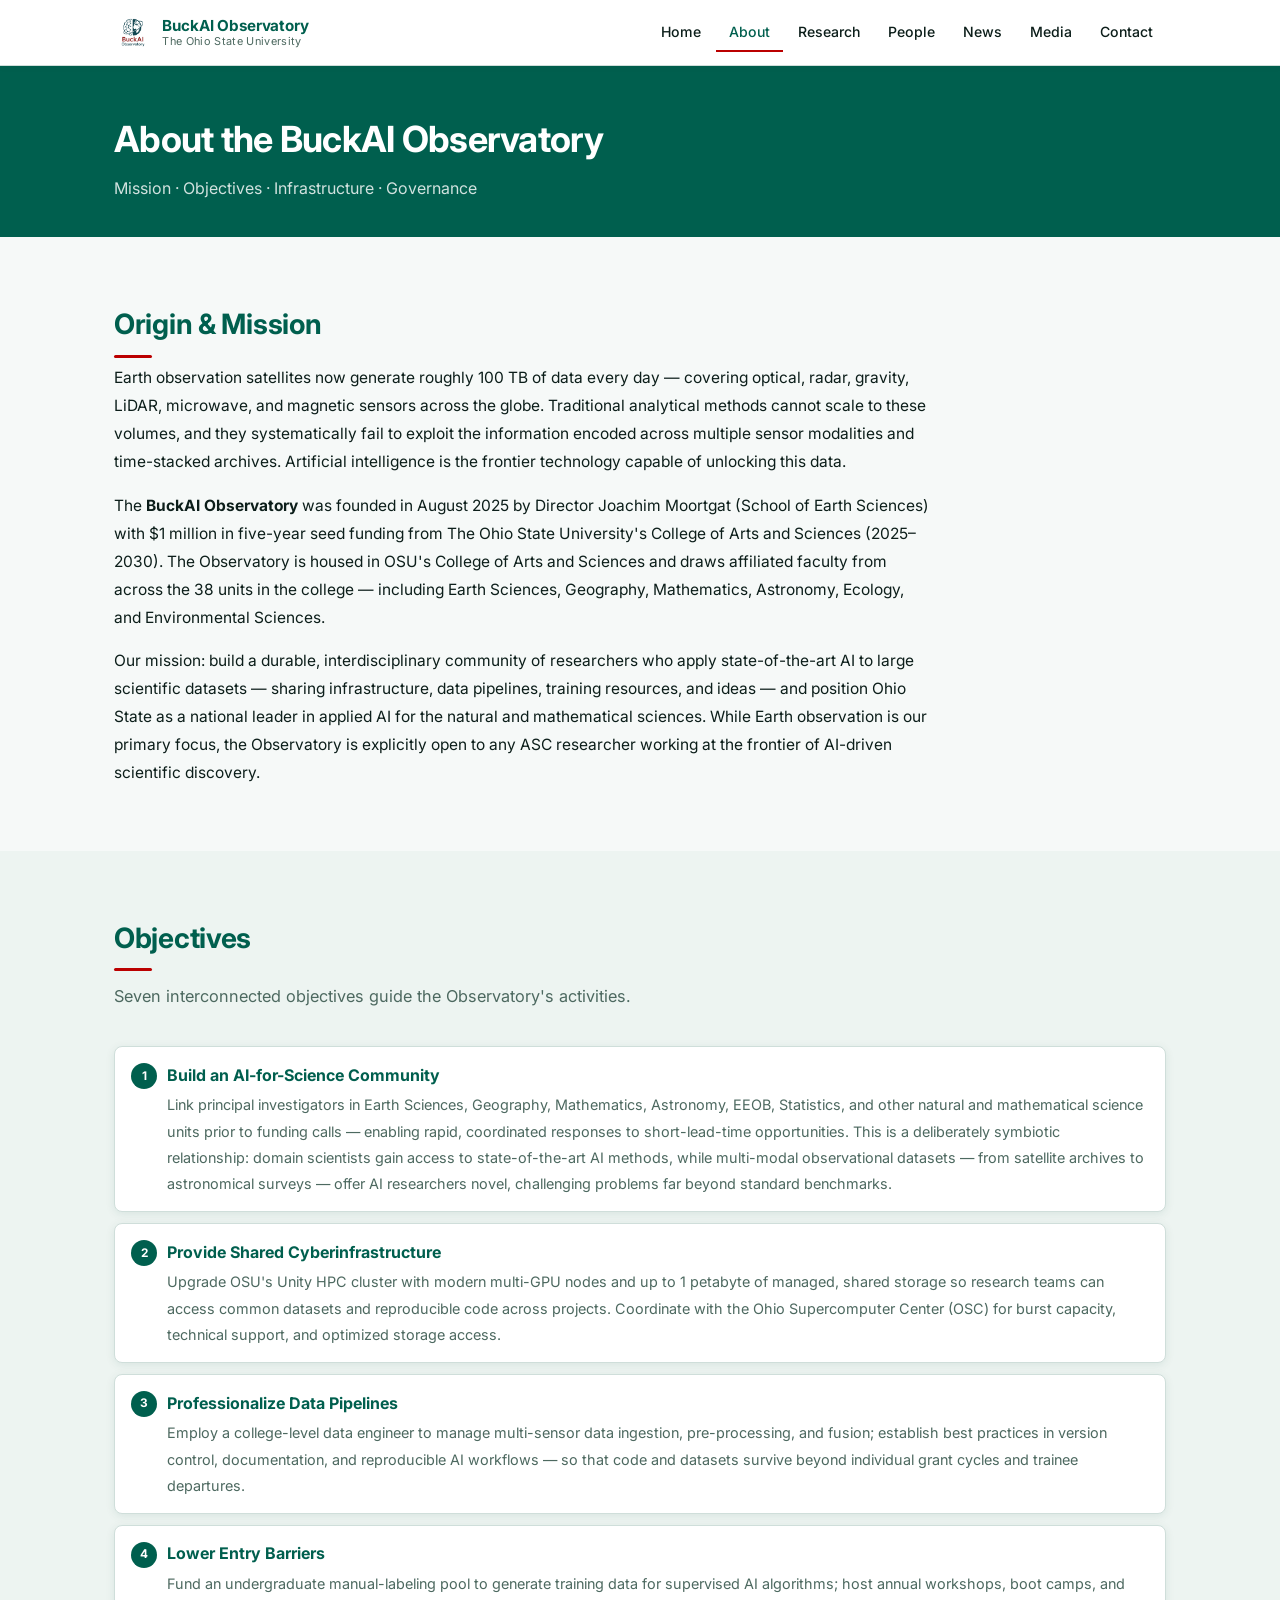
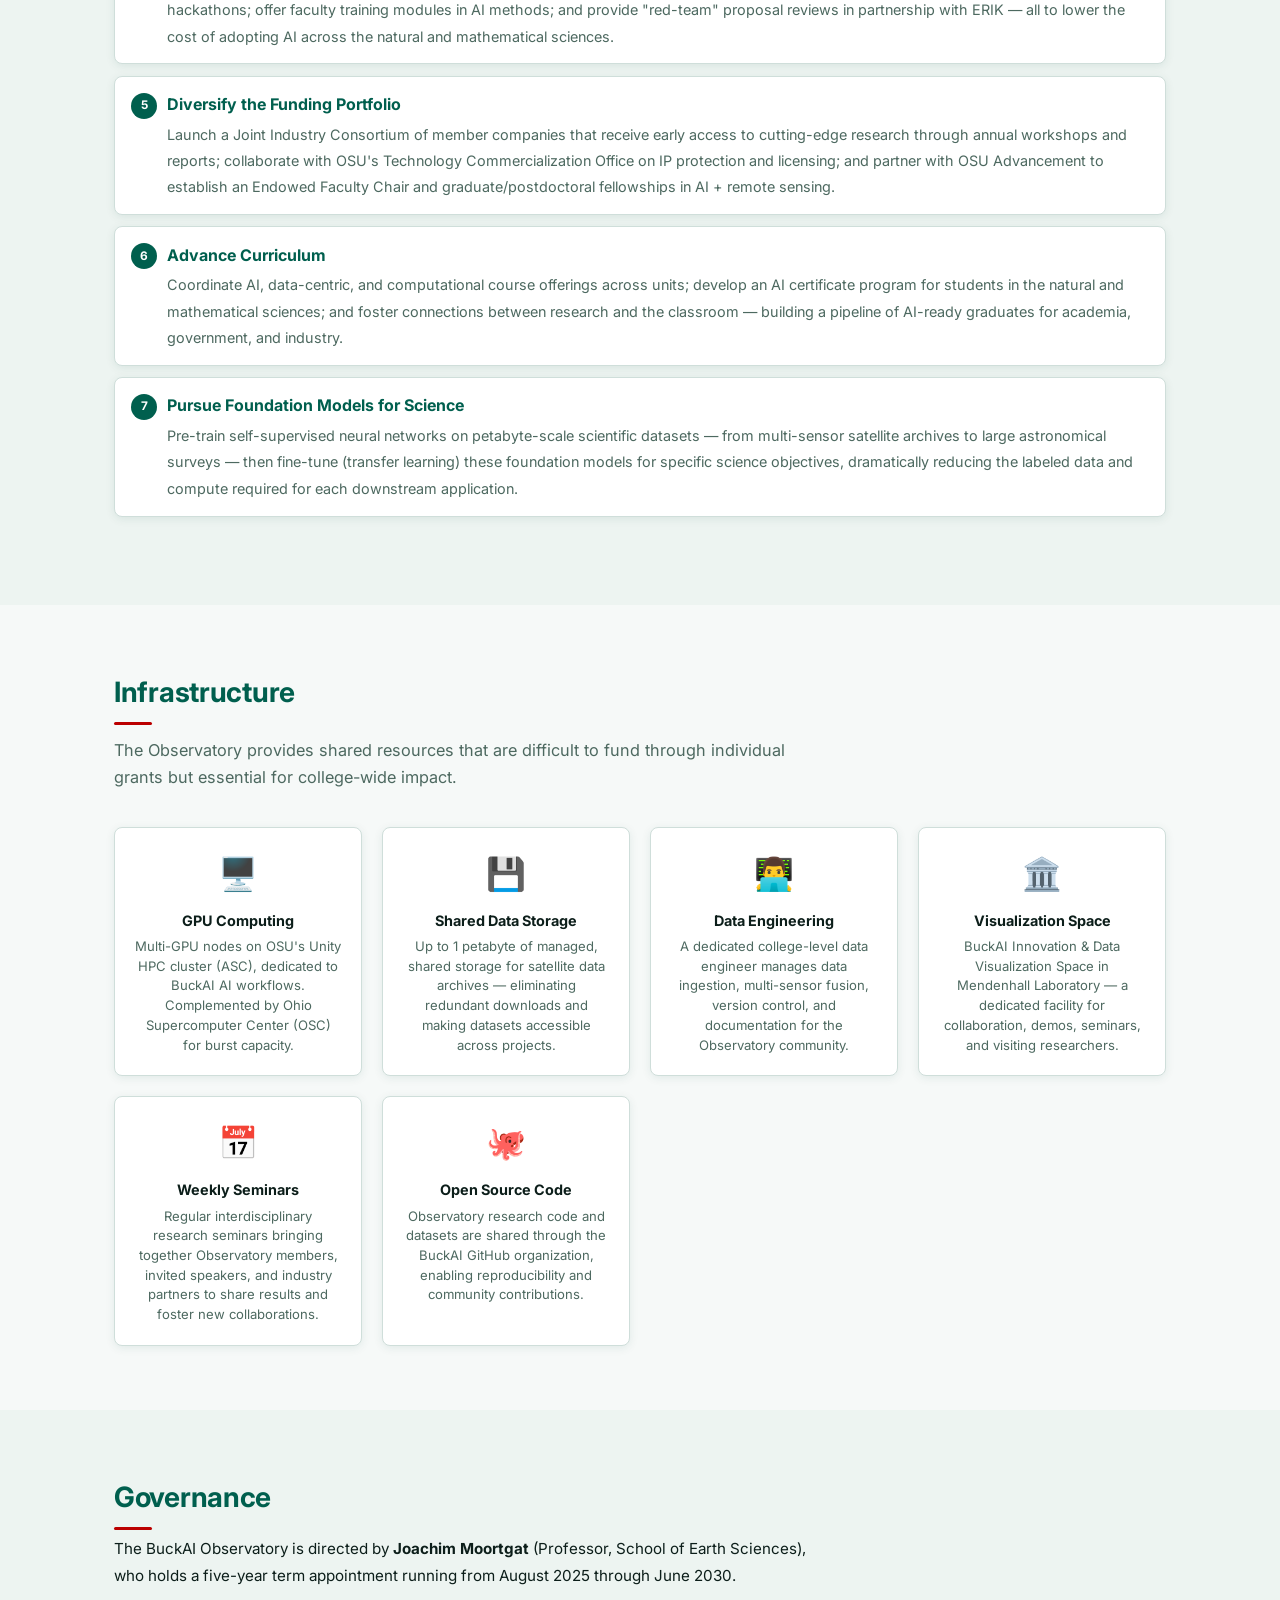
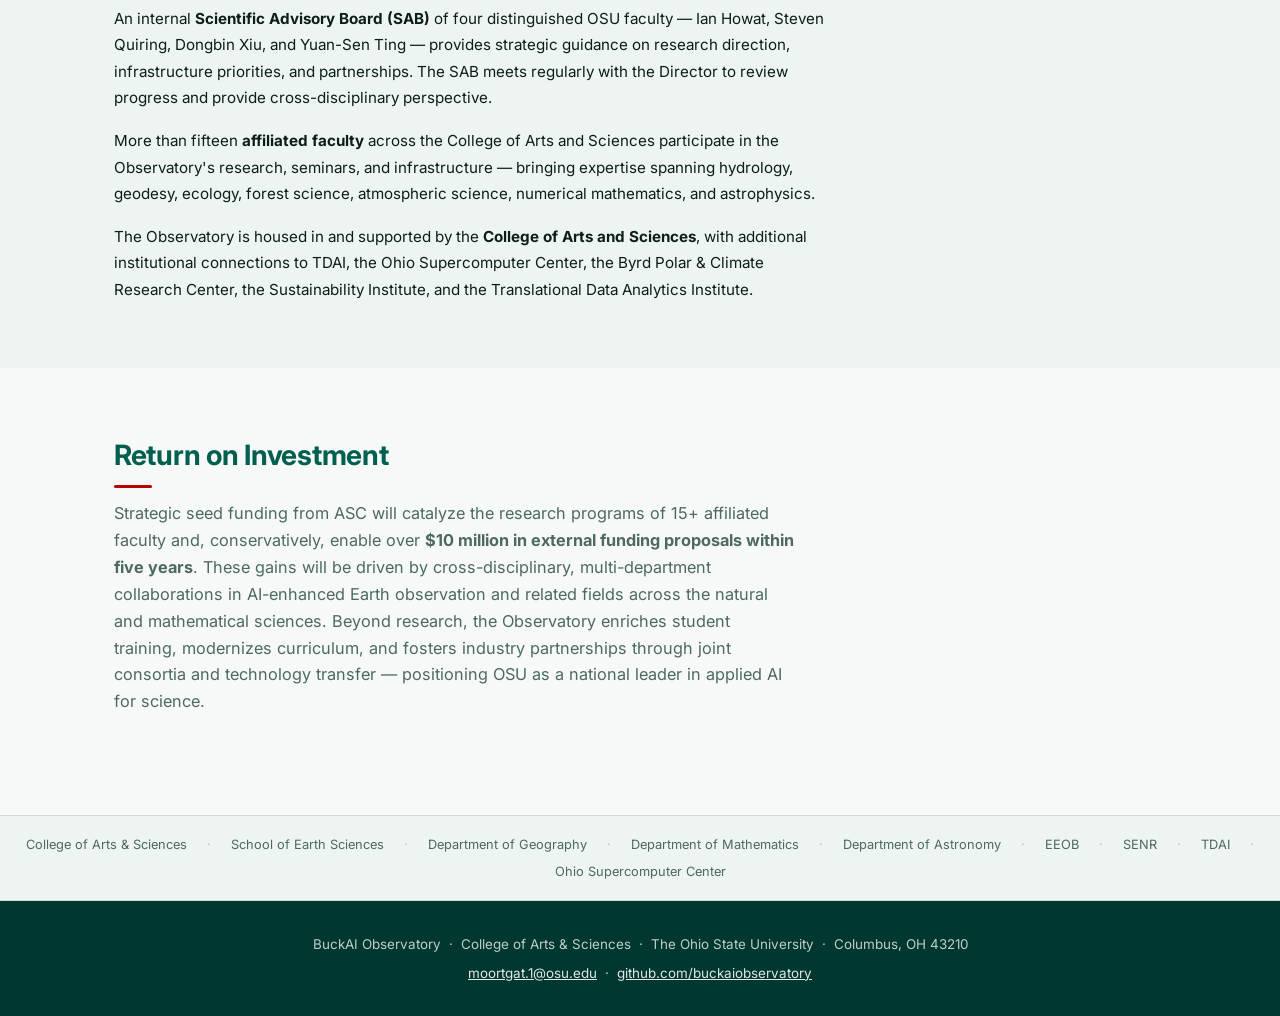
==== about.html @ 2b1a5c59 "Initial launch of BuckAI Observatory website Six-page static site: Home, About, Research (6 themes)," ====
<!DOCTYPE html>
<html lang="en">
<head>
  <meta charset="UTF-8">
  <meta name="viewport" content="width=device-width, initial-scale=1.0">
  <title>About — BuckAI Observatory</title>
  <meta name="description" content="About the BuckAI Observatory: mission, objectives, infrastructure, and governance.">
  <link rel="preconnect" href="https://fonts.googleapis.com">
  <link rel="preconnect" href="https://fonts.gstatic.com" crossorigin>
  <link href="https://fonts.googleapis.com/css2?family=Inter:wght@400;600;700&display=swap" rel="stylesheet">
  <link rel="stylesheet" href="css/style.css">
</head>
<body>

  <!-- ===== NAVIGATION ===== -->
  <nav class="nav">
    <div class="nav-inner">
      <a href="index.html" class="nav-brand">
        <img src="images/buckai_logo.png" class="nav-brand-logo" alt="BuckAI Observatory logo">
        <span class="nav-brand-text">BuckAI Observatory
          <span>The Ohio State University</span>
        </span>
      </a>
      <button class="nav-hamburger" id="navHamburger" aria-label="Toggle navigation" aria-expanded="false">
        <span></span><span></span><span></span>
      </button>
      <ul class="nav-links" id="navLinks">
        <li><a href="index.html">Home</a></li>
        <li><a href="about.html">About</a></li>
        <li><a href="research.html">Research</a></li>
        <li><a href="people.html">People</a></li>
        <li><a href="news.html">News</a></li>
        <li><a href="media.html">Media</a></li>
        <li><a href="contact.html">Contact</a></li>
      </ul>
    </div>
  </nav>

  <div class="page-wrapper">

    <div class="page-banner">
      <div class="page-banner-inner">
        <h1 class="page-banner-title">About the BuckAI Observatory</h1>
        <p class="page-banner-sub">Mission · Objectives · Infrastructure · Governance</p>
      </div>
    </div>

    <!-- ===== FOUNDING ===== -->
    <section class="section">
      <div class="container">
        <h2 class="section-title">Origin &amp; Mission</h2>
        <div style="max-width:820px; font-size:0.97rem; line-height:1.8; color:var(--text)">
          <p>
            Earth observation satellites now generate roughly 100 TB of data every day — covering optical, radar, gravity, LiDAR, microwave, and magnetic sensors across the globe. Traditional analytical methods cannot scale to these volumes, and they systematically fail to exploit the information encoded across multiple sensor modalities and time-stacked archives. Artificial intelligence is the frontier technology capable of unlocking this data.
          </p>
          <p style="margin-top:1rem">
            The <strong>BuckAI Observatory</strong> was founded in August 2025 by Director Joachim Moortgat (School of Earth Sciences) with $1 million in five-year seed funding from The Ohio State University's College of Arts and Sciences (2025–2030). The Observatory is housed in OSU's College of Arts and Sciences and draws affiliated faculty from across the 38 units in the college — including Earth Sciences, Geography, Mathematics, Astronomy, Ecology, and Environmental Sciences.
          </p>
          <p style="margin-top:1rem">
            Our mission: build a durable, interdisciplinary community of researchers who apply state-of-the-art AI to large scientific datasets — sharing infrastructure, data pipelines, training resources, and ideas — and position Ohio State as a national leader in applied AI for the natural and mathematical sciences. While Earth observation is our primary focus, the Observatory is explicitly open to any ASC researcher working at the frontier of AI-driven scientific discovery.
          </p>
        </div>
      </div>
    </section>

    <!-- ===== OBJECTIVES ===== -->
    <section class="section section-alt">
      <div class="container">
        <h2 class="section-title">Objectives</h2>
        <p class="section-lead">Seven interconnected objectives guide the Observatory's activities.</p>
        <ol class="objectives-list">
          <li>
            <span class="obj-title">Build an AI-for-Science Community</span>
            <span class="obj-body">Link principal investigators in Earth Sciences, Geography, Mathematics, Astronomy, EEOB, Statistics, and other natural and mathematical science units prior to funding calls — enabling rapid, coordinated responses to short-lead-time opportunities. This is a deliberately symbiotic relationship: domain scientists gain access to state-of-the-art AI methods, while multi-modal observational datasets — from satellite archives to astronomical surveys — offer AI researchers novel, challenging problems far beyond standard benchmarks.</span>
          </li>
          <li>
            <span class="obj-title">Provide Shared Cyberinfrastructure</span>
            <span class="obj-body">Upgrade OSU's Unity HPC cluster with modern multi-GPU nodes and up to 1 petabyte of managed, shared storage so research teams can access common datasets and reproducible code across projects. Coordinate with the Ohio Supercomputer Center (OSC) for burst capacity, technical support, and optimized storage access.</span>
          </li>
          <li>
            <span class="obj-title">Professionalize Data Pipelines</span>
            <span class="obj-body">Employ a college-level data engineer to manage multi-sensor data ingestion, pre-processing, and fusion; establish best practices in version control, documentation, and reproducible AI workflows — so that code and datasets survive beyond individual grant cycles and trainee departures.</span>
          </li>
          <li>
            <span class="obj-title">Lower Entry Barriers</span>
            <span class="obj-body">Fund an undergraduate manual-labeling pool to generate training data for supervised AI algorithms; host annual workshops, boot camps, and hackathons; offer faculty training modules in AI methods; and provide "red-team" proposal reviews in partnership with ERIK — all to lower the cost of adopting AI across the natural and mathematical sciences.</span>
          </li>
          <li>
            <span class="obj-title">Diversify the Funding Portfolio</span>
            <span class="obj-body">Launch a Joint Industry Consortium of member companies that receive early access to cutting-edge research through annual workshops and reports; collaborate with OSU's Technology Commercialization Office on IP protection and licensing; and partner with OSU Advancement to establish an Endowed Faculty Chair and graduate/postdoctoral fellowships in AI + remote sensing.</span>
          </li>
          <li>
            <span class="obj-title">Advance Curriculum</span>
            <span class="obj-body">Coordinate AI, data-centric, and computational course offerings across units; develop an AI certificate program for students in the natural and mathematical sciences; and foster connections between research and the classroom — building a pipeline of AI-ready graduates for academia, government, and industry.</span>
          </li>
          <li>
            <span class="obj-title">Pursue Foundation Models for Science</span>
            <span class="obj-body">Pre-train self-supervised neural networks on petabyte-scale scientific datasets — from multi-sensor satellite archives to large astronomical surveys — then fine-tune (transfer learning) these foundation models for specific science objectives, dramatically reducing the labeled data and compute required for each downstream application.</span>
          </li>
        </ol>
      </div>
    </section>

    <!-- ===== INFRASTRUCTURE ===== -->
    <section class="section">
      <div class="container">
        <h2 class="section-title">Infrastructure</h2>
        <p class="section-lead">The Observatory provides shared resources that are difficult to fund through individual grants but essential for college-wide impact.</p>
        <div class="infra-grid">
          <div class="infra-card">
            <div class="infra-icon">🖥️</div>
            <div class="infra-title">GPU Computing</div>
            <div class="infra-body">Multi-GPU nodes on OSU's Unity HPC cluster (ASC), dedicated to BuckAI AI workflows. Complemented by Ohio Supercomputer Center (OSC) for burst capacity.</div>
          </div>
          <div class="infra-card">
            <div class="infra-icon">💾</div>
            <div class="infra-title">Shared Data Storage</div>
            <div class="infra-body">Up to 1 petabyte of managed, shared storage for satellite data archives — eliminating redundant downloads and making datasets accessible across projects.</div>
          </div>
          <div class="infra-card">
            <div class="infra-icon">👨‍💻</div>
            <div class="infra-title">Data Engineering</div>
            <div class="infra-body">A dedicated college-level data engineer manages data ingestion, multi-sensor fusion, version control, and documentation for the Observatory community.</div>
          </div>
          <div class="infra-card">
            <div class="infra-icon">🏛️</div>
            <div class="infra-title">Visualization Space</div>
            <div class="infra-body">BuckAI Innovation &amp; Data Visualization Space in Mendenhall Laboratory — a dedicated facility for collaboration, demos, seminars, and visiting researchers.</div>
          </div>
          <div class="infra-card">
            <div class="infra-icon">📅</div>
            <div class="infra-title">Weekly Seminars</div>
            <div class="infra-body">Regular interdisciplinary research seminars bringing together Observatory members, invited speakers, and industry partners to share results and foster new collaborations.</div>
          </div>
          <div class="infra-card">
            <div class="infra-icon">🐙</div>
            <div class="infra-title">Open Source Code</div>
            <div class="infra-body">Observatory research code and datasets are shared through the BuckAI GitHub organization, enabling reproducibility and community contributions.</div>
          </div>
        </div>
      </div>
    </section>

    <!-- ===== GOVERNANCE ===== -->
    <section class="section section-alt">
      <div class="container">
        <h2 class="section-title">Governance</h2>
        <div style="max-width:720px; font-size:0.95rem; line-height:1.75; color:var(--text)">
          <p>
            The BuckAI Observatory is directed by <strong>Joachim Moortgat</strong> (Professor, School of Earth Sciences), who holds a five-year term appointment running from August 2025 through June 2030.
          </p>
          <p style="margin-top:1rem">
            An internal <strong>Scientific Advisory Board (SAB)</strong> of four distinguished OSU faculty — Ian Howat, Steven Quiring, Dongbin Xiu, and Yuan-Sen Ting — provides strategic guidance on research direction, infrastructure priorities, and partnerships. The SAB meets regularly with the Director to review progress and provide cross-disciplinary perspective.
          </p>
          <p style="margin-top:1rem">
            More than fifteen <strong>affiliated faculty</strong> across the College of Arts and Sciences participate in the Observatory's research, seminars, and infrastructure — bringing expertise spanning hydrology, geodesy, ecology, forest science, atmospheric science, numerical mathematics, and astrophysics.
          </p>
          <p style="margin-top:1rem">
            The Observatory is housed in and supported by the <strong>College of Arts and Sciences</strong>, with additional institutional connections to TDAI, the Ohio Supercomputer Center, the Byrd Polar &amp; Climate Research Center, the Sustainability Institute, and the Translational Data Analytics Institute.
          </p>
        </div>
      </div>
    </section>

    <!-- ===== ROI ===== -->
    <section class="section">
      <div class="container">
        <h2 class="section-title">Return on Investment</h2>
        <p class="section-lead">
          Strategic seed funding from ASC will catalyze the research programs of 15+ affiliated faculty and, conservatively, enable over <strong>$10 million in external funding proposals within five years</strong>. These gains will be driven by cross-disciplinary, multi-department collaborations in AI-enhanced Earth observation and related fields across the natural and mathematical sciences. Beyond research, the Observatory enriches student training, modernizes curriculum, and fosters industry partnerships through joint consortia and technology transfer — positioning OSU as a national leader in applied AI for science.
        </p>
      </div>
    </section>

    <!-- ===== AFFILIATIONS ===== -->
    <div class="affil-strip">
      <div class="affil-strip-inner">
        <span>College of Arts &amp; Sciences</span>
        <span class="sep">·</span>
        <span>School of Earth Sciences</span>
        <span class="sep">·</span>
        <span>Department of Geography</span>
        <span class="sep">·</span>
        <span>Department of Mathematics</span>
        <span class="sep">·</span>
        <span>Department of Astronomy</span>
        <span class="sep">·</span>
        <span>EEOB</span>
        <span class="sep">·</span>
        <span>SENR</span>
        <span class="sep">·</span>
        <span>TDAI</span>
        <span class="sep">·</span>
        <span>Ohio Supercomputer Center</span>
      </div>
    </div>

  </div><!-- end page-wrapper -->

  <footer>
    <div class="container">
      <p>BuckAI Observatory &nbsp;·&nbsp; College of Arts &amp; Sciences &nbsp;·&nbsp; The Ohio State University &nbsp;·&nbsp; Columbus, OH 43210</p>
      <p><a href="mailto:moortgat.1@osu.edu">moortgat.1@osu.edu</a> &nbsp;·&nbsp; <a href="https://github.com/buckaiobservatory" target="_blank" rel="noopener">github.com/buckaiobservatory</a></p>
    </div>
  </footer>

  <script src="js/main.js"></script>
</body>
</html>
---- css/style.css ----
/* ===== BuckAI Observatory — style.css ===== */

/* ---- RESET ---- */
*, *::before, *::after { box-sizing: border-box; margin: 0; padding: 0; }
html { scroll-behavior: smooth; }
body {
  font-family: 'Inter', system-ui, -apple-system, sans-serif;
  font-size: 1rem;
  line-height: 1.65;
  background: var(--bg);
  color: var(--text);
}
img { max-width: 100%; display: block; }
a { color: var(--teal); text-decoration: none; }
a:hover { text-decoration: underline; }
ul { list-style: none; }

/* ---- DESIGN TOKENS ---- */
:root {
  --bg: #f6f9f8;
  --surface: #ffffff;
  --surface2: #edf4f1;
  --border: #cfdeda;
  --text: #0c1e1a;
  --muted: #4d6960;
  --teal: #005f4e;
  --teal-hover: #00735f;
  --teal-light: #dff0eb;
  --teal-dark: #00382f;
  --scarlet: #bb0000;
  --scarlet-light: #fef2f2;
  --nav-height: 66px;
  --max-width: 1100px;
  --radius: 8px;
  --shadow: 0 2px 10px rgba(0,80,64,0.09);
  --shadow-hover: 0 6px 24px rgba(0,80,64,0.16);
}

/* ---- LAYOUT ---- */
.container {
  max-width: var(--max-width);
  margin: 0 auto;
  padding: 0 1.5rem;
}
.page-wrapper {
  min-height: calc(100vh - var(--nav-height));
  padding-top: var(--nav-height);
}

/* ---- NAVIGATION ---- */
.nav {
  position: fixed;
  top: 0; left: 0; right: 0;
  z-index: 100;
  height: var(--nav-height);
  background: #fff;
  border-bottom: 1px solid var(--border);
  box-shadow: 0 1px 6px rgba(0,80,64,0.07);
}
.nav-inner {
  max-width: var(--max-width);
  margin: 0 auto;
  padding: 0 1.5rem;
  height: 100%;
  display: flex;
  align-items: center;
  justify-content: space-between;
  gap: 1.5rem;
}
.nav-brand {
  display: flex;
  align-items: center;
  gap: 0.65rem;
  text-decoration: none;
  flex-shrink: 0;
}
.nav-brand:hover { text-decoration: none; }
.nav-brand-logo { height: 38px; width: auto; }
.nav-brand-text {
  font-size: 0.95rem;
  font-weight: 700;
  color: var(--teal);
  letter-spacing: -0.01em;
  line-height: 1.25;
}
.nav-brand-text span {
  display: block;
  font-size: 0.68rem;
  font-weight: 400;
  color: var(--muted);
  letter-spacing: 0.03em;
}
.nav-links {
  display: flex;
  align-items: center;
  gap: 0.15rem;
}
.nav-links li a {
  display: block;
  padding: 0.4rem 0.8rem;
  font-size: 0.88rem;
  font-weight: 500;
  color: var(--text);
  text-decoration: none;
  border-radius: var(--radius);
  border-bottom: 2px solid transparent;
  transition: background 0.15s, color 0.15s;
}
.nav-links li a:hover {
  background: var(--teal-light);
  color: var(--teal);
  text-decoration: none;
}
.nav-links li a.active {
  color: var(--teal);
  border-radius: 0;
  border-bottom-color: var(--scarlet);
}
.nav-hamburger {
  display: none;
  flex-direction: column;
  gap: 5px;
  background: none;
  border: none;
  cursor: pointer;
  padding: 6px;
}
.nav-hamburger span {
  display: block;
  width: 22px;
  height: 2px;
  background: var(--teal);
}

/* ---- HERO (index.html) ---- */
.hero {
  background: linear-gradient(140deg, var(--teal-dark) 0%, var(--teal) 55%, #007a65 100%);
  color: #fff;
  padding: 5rem 0 5rem;
  text-align: center;
  position: relative;
  overflow: hidden;
}
.hero::after {
  content: '';
  position: absolute;
  bottom: -1px; left: 0; right: 0;
  height: 48px;
  background: var(--bg);
  clip-path: ellipse(60% 100% at 50% 100%);
}
.hero-logo {
  height: 120px;
  width: auto;
  margin: 0 auto 1.5rem;
  filter: brightness(0) invert(1);
}
.hero-title {
  font-size: clamp(2rem, 5vw, 3rem);
  font-weight: 700;
  letter-spacing: -0.02em;
  line-height: 1.15;
  margin-bottom: 0.6rem;
}
.hero-subtitle {
  font-size: 1.1rem;
  opacity: 0.85;
  max-width: 580px;
  margin: 0 auto 2.25rem;
}
.hero-stats {
  display: flex;
  justify-content: center;
  align-items: center;
  flex-wrap: wrap;
  gap: 0.5rem 2rem;
  margin-bottom: 2.5rem;
}
.hero-stat { text-align: center; }
.hero-stat-value {
  font-size: 1.8rem;
  font-weight: 700;
  line-height: 1;
  color: #fff;
}
.hero-stat-label {
  font-size: 0.74rem;
  opacity: 0.72;
  margin-top: 0.2rem;
  text-transform: uppercase;
  letter-spacing: 0.05em;
}
.hero-divider {
  width: 1px;
  height: 36px;
  background: rgba(255,255,255,0.3);
  align-self: center;
}
.hero-buttons {
  display: flex;
  justify-content: center;
  flex-wrap: wrap;
  gap: 0.75rem;
}

/* ---- PAGE BANNER (inner pages) ---- */
.page-banner {
  background: var(--teal);
  color: #fff;
  padding: 2.75rem 0 2.25rem;
}
.page-banner-inner {
  max-width: var(--max-width);
  margin: 0 auto;
  padding: 0 1.5rem;
}
.page-banner-title {
  font-size: clamp(1.6rem, 4vw, 2.25rem);
  font-weight: 700;
  letter-spacing: -0.02em;
  margin-bottom: 0.35rem;
}
.page-banner-sub {
  font-size: 1rem;
  opacity: 0.82;
}

/* ---- BUTTONS ---- */
.btn {
  display: inline-block;
  padding: 0.6rem 1.4rem;
  border-radius: var(--radius);
  font-size: 0.9rem;
  font-weight: 600;
  cursor: pointer;
  text-decoration: none;
  transition: background 0.15s, transform 0.1s, box-shadow 0.15s;
}
.btn:hover { transform: translateY(-1px); text-decoration: none; }
.btn-white { background: #fff; color: var(--teal); }
.btn-white:hover { background: var(--teal-light); }
.btn-ghost {
  background: rgba(255,255,255,0.15);
  color: #fff;
  border: 1px solid rgba(255,255,255,0.4);
}
.btn-ghost:hover { background: rgba(255,255,255,0.28); }
.btn-teal { background: var(--teal); color: #fff; }
.btn-teal:hover { background: var(--teal-hover); }
.btn-outline {
  background: transparent;
  color: var(--teal);
  border: 1.5px solid var(--teal);
}
.btn-outline:hover { background: var(--teal-light); }

/* ---- SECTIONS ---- */
.section { padding: 4rem 0; }
.section-alt { background: var(--surface2); }
.section-title {
  font-size: clamp(1.35rem, 3vw, 1.75rem);
  font-weight: 700;
  color: var(--teal);
  margin-bottom: 0.4rem;
  letter-spacing: -0.01em;
}
.section-title::after {
  content: '';
  display: block;
  width: 38px;
  height: 3px;
  background: var(--scarlet);
  margin-top: 0.45rem;
  border-radius: 2px;
}
.section-lead {
  font-size: 1.02rem;
  color: var(--muted);
  max-width: 680px;
  margin-bottom: 2.25rem;
  margin-top: 0.75rem;
}

/* ---- FEATURE CARDS (index homepage) ---- */
.feature-grid {
  display: grid;
  grid-template-columns: repeat(auto-fit, minmax(280px, 1fr));
  gap: 1.5rem;
  margin-top: 2rem;
}
.feature-card {
  background: var(--surface);
  border: 1px solid var(--border);
  border-left: 3px solid var(--teal);
  border-radius: var(--radius);
  padding: 1.75rem;
  box-shadow: var(--shadow);
  transition: box-shadow 0.2s, transform 0.2s, border-left-color 0.2s;
}
.feature-card:hover {
  box-shadow: var(--shadow-hover);
  transform: translateY(-2px);
  border-left-color: var(--scarlet);
}
.feature-icon { font-size: 2rem; margin-bottom: 0.75rem; }
.feature-title {
  font-size: 1.05rem;
  font-weight: 700;
  color: var(--teal);
  margin-bottom: 0.5rem;
}
.feature-body { font-size: 0.9rem; color: var(--muted); line-height: 1.6; }

/* ---- RESEARCH THEME CARDS ---- */
.theme-grid {
  display: grid;
  grid-template-columns: repeat(auto-fit, minmax(310px, 1fr));
  gap: 1.75rem;
  margin-top: 2rem;
}
.theme-card {
  background: var(--surface);
  border: 1px solid var(--border);
  border-radius: var(--radius);
  padding: 1.75rem;
  box-shadow: var(--shadow);
  transition: box-shadow 0.2s, transform 0.2s;
}
.theme-card:hover { box-shadow: var(--shadow-hover); transform: translateY(-2px); }
.theme-badge {
  display: inline-flex;
  align-items: center;
  gap: 0.5rem;
  margin-bottom: 0.9rem;
}
.theme-number {
  display: inline-flex;
  align-items: center;
  justify-content: center;
  width: 30px;
  height: 30px;
  background: var(--teal-light);
  color: var(--teal);
  border-radius: 50%;
  font-size: 0.8rem;
  font-weight: 700;
}
.theme-icon { font-size: 1.5rem; }
.theme-title {
  font-size: 1.08rem;
  font-weight: 700;
  color: var(--text);
  margin-bottom: 0.6rem;
}
.theme-body {
  font-size: 0.9rem;
  color: var(--muted);
  line-height: 1.65;
  margin-bottom: 1rem;
}
.theme-projects {
  font-size: 0.85rem;
  color: var(--muted);
  padding-left: 1rem;
}
.theme-projects li { margin-bottom: 0.3rem; list-style: disc; }
.theme-people {
  margin-top: 0.9rem;
  padding-top: 0.75rem;
  border-top: 1px solid var(--border);
  font-size: 0.8rem;
  color: var(--muted);
}
.theme-people strong { color: var(--text); }
.tag {
  display: inline-block;
  padding: 0.18rem 0.55rem;
  background: var(--teal-light);
  color: var(--teal);
  border-radius: 20px;
  font-size: 0.73rem;
  font-weight: 600;
  margin: 0.2rem 0.15rem 0 0;
}
.tag-scarlet { background: var(--scarlet-light); color: var(--scarlet); }

/* ---- PEOPLE — DIRECTOR ---- */
.director-card {
  display: grid;
  grid-template-columns: 180px 1fr;
  gap: 2rem;
  align-items: start;
  background: var(--surface);
  border: 1px solid var(--border);
  border-radius: var(--radius);
  padding: 2rem;
  box-shadow: var(--shadow);
  margin-bottom: 3rem;
}
.director-photo {
  width: 180px;
  height: 180px;
  border-radius: 50%;
  object-fit: cover;
  border: 3px solid var(--teal-light);
}
.director-name {
  font-size: 1.4rem;
  font-weight: 700;
  color: var(--text);
  margin-bottom: 0.2rem;
}
.director-title { font-size: 1rem; color: var(--teal); font-weight: 600; margin-bottom: 0.1rem; }
.director-dept { font-size: 0.88rem; color: var(--muted); margin-bottom: 1rem; }
.director-bio { font-size: 0.93rem; line-height: 1.7; color: var(--text); margin-bottom: 1rem; }
.person-links {
  display: flex;
  gap: 0.6rem;
  flex-wrap: wrap;
  margin-top: 0.5rem;
}
.person-links a {
  font-size: 0.8rem;
  color: var(--teal);
  border: 1px solid var(--border);
  padding: 0.22rem 0.65rem;
  border-radius: 20px;
  text-decoration: none;
  transition: background 0.15s, border-color 0.15s;
}
.person-links a:hover { background: var(--teal-light); border-color: var(--teal); text-decoration: none; }

/* ---- PEOPLE — SAB ---- */
.sab-grid {
  display: grid;
  grid-template-columns: repeat(auto-fit, minmax(235px, 1fr));
  gap: 1.5rem;
  margin-bottom: 3rem;
}
.sab-card {
  background: var(--surface);
  border: 1px solid var(--border);
  border-radius: var(--radius);
  padding: 1.5rem;
  box-shadow: var(--shadow);
  text-align: center;
  transition: box-shadow 0.2s, transform 0.2s;
}
.sab-card:hover { box-shadow: var(--shadow-hover); transform: translateY(-2px); }
.sab-photo {
  width: 110px;
  height: 110px;
  border-radius: 50%;
  object-fit: cover;
  margin: 0 auto 1rem;
  border: 2.5px solid var(--teal-light);
  background: var(--surface2);
}
.sab-name { font-size: 1rem; font-weight: 700; color: var(--text); margin-bottom: 0.15rem; }
.sab-title { font-size: 0.8rem; color: var(--teal); font-weight: 600; margin-bottom: 0.1rem; }
.sab-dept { font-size: 0.78rem; color: var(--muted); margin-bottom: 0.75rem; }
.sab-bio { font-size: 0.8rem; color: var(--muted); line-height: 1.55; text-align: left; }
.sab-links { margin-top: 0.75rem; display: flex; justify-content: center; gap: 0.5rem; flex-wrap: wrap; }
.sab-links a {
  font-size: 0.75rem;
  color: var(--teal);
  border: 1px solid var(--border);
  padding: 0.18rem 0.55rem;
  border-radius: 20px;
  text-decoration: none;
}
.sab-links a:hover { background: var(--teal-light); border-color: var(--teal); text-decoration: none; }

/* ---- PEOPLE — AFFILIATED ---- */
.people-dept-header {
  font-size: 0.75rem;
  font-weight: 700;
  color: var(--muted);
  text-transform: uppercase;
  letter-spacing: 0.08em;
  padding: 0.25rem 0;
  margin: 2.25rem 0 1rem;
  border-bottom: 1px solid var(--border);
}
.affil-grid {
  display: grid;
  grid-template-columns: repeat(auto-fill, minmax(210px, 1fr));
  gap: 1.25rem;
}
.affil-card {
  background: var(--surface);
  border: 1px solid var(--border);
  border-radius: var(--radius);
  padding: 1.1rem;
  box-shadow: var(--shadow);
  display: flex;
  align-items: flex-start;
  gap: 0.85rem;
  transition: box-shadow 0.2s, transform 0.15s;
}
.affil-card:hover { box-shadow: var(--shadow-hover); transform: translateY(-2px); }
.affil-photo {
  width: 58px;
  height: 58px;
  border-radius: 50%;
  object-fit: cover;
  flex-shrink: 0;
  border: 2px solid var(--teal-light);
  background: var(--surface2);
}
.affil-info { flex: 1; min-width: 0; }
.affil-name { font-size: 0.88rem; font-weight: 700; color: var(--text); margin-bottom: 0.08rem; }
.affil-title { font-size: 0.74rem; color: var(--teal); font-weight: 600; margin-bottom: 0.04rem; }
.affil-dept { font-size: 0.72rem; color: var(--muted); margin-bottom: 0.4rem; }
.affil-research { font-size: 0.74rem; color: var(--muted); line-height: 1.4; }
.affil-link { font-size: 0.72rem; color: var(--teal); display: inline-block; margin-top: 0.3rem; }
.affil-link:hover { text-decoration: underline; }

/* Photo placeholder (shown when img fails to load) */
.photo-init {
  display: flex;
  align-items: center;
  justify-content: center;
  background: var(--teal-light);
  color: var(--teal);
  font-weight: 700;
  border-radius: 50%;
  flex-shrink: 0;
  border: 2px solid var(--teal-light);
}

/* ---- NEWS ---- */
.news-grid {
  display: grid;
  grid-template-columns: repeat(auto-fill, minmax(300px, 1fr));
  gap: 1.5rem;
  margin-top: 2rem;
}
.news-card {
  background: var(--surface);
  border: 1px solid var(--border);
  border-radius: var(--radius);
  padding: 1.5rem;
  box-shadow: var(--shadow);
  transition: box-shadow 0.2s, transform 0.2s;
}
.news-card:hover { box-shadow: var(--shadow-hover); transform: translateY(-2px); }
.news-meta {
  display: flex;
  align-items: center;
  gap: 0.5rem;
  margin-bottom: 0.65rem;
}
.news-date { font-size: 0.78rem; color: var(--muted); font-weight: 500; }
.news-category {
  font-size: 0.7rem;
  font-weight: 700;
  text-transform: uppercase;
  letter-spacing: 0.04em;
  padding: 0.13rem 0.5rem;
  border-radius: 12px;
  background: var(--teal-light);
  color: var(--teal);
}
.news-category.cat-paper { background: var(--scarlet-light); color: var(--scarlet); }
.news-category.cat-funding { background: #fff8e6; color: #7a5800; }
.news-headline {
  font-size: 0.97rem;
  font-weight: 700;
  color: var(--text);
  margin-bottom: 0.45rem;
  line-height: 1.4;
}
.news-body { font-size: 0.86rem; color: var(--muted); line-height: 1.6; }
.news-link {
  display: inline-block;
  margin-top: 0.65rem;
  font-size: 0.83rem;
  color: var(--teal);
  font-weight: 600;
}
/* Full news list */
.news-list-full { display: flex; flex-direction: column; gap: 0; margin-top: 2rem; }
.news-row {
  display: grid;
  grid-template-columns: 90px 1fr;
  gap: 1.5rem;
  align-items: start;
  padding: 1.25rem 0;
  border-bottom: 1px solid var(--border);
}
.news-row:last-child { border-bottom: none; }
.news-row-date { font-size: 0.85rem; color: var(--scarlet); font-weight: 700; padding-top: 0.15rem; }
.news-row-headline { font-size: 0.97rem; font-weight: 700; color: var(--text); margin-bottom: 0.3rem; }
.news-row-body { font-size: 0.86rem; color: var(--muted); line-height: 1.6; }

/* ---- OBJECTIVES LIST (about.html) ---- */
.objectives-list { counter-reset: obj; list-style: none; margin: 1.5rem 0; }
.objectives-list li {
  counter-increment: obj;
  padding: 0.9rem 1.25rem 0.9rem 3.25rem;
  background: var(--surface);
  border: 1px solid var(--border);
  border-radius: var(--radius);
  margin-bottom: 0.7rem;
  position: relative;
  box-shadow: var(--shadow);
}
.objectives-list li::before {
  content: counter(obj);
  position: absolute;
  left: 1rem;
  top: 1rem;
  width: 26px;
  height: 26px;
  background: var(--teal);
  color: #fff;
  border-radius: 50%;
  font-size: 0.74rem;
  font-weight: 700;
  display: flex;
  align-items: center;
  justify-content: center;
}
.obj-title { font-weight: 700; color: var(--teal); display: block; margin-bottom: 0.2rem; }
.obj-body { font-size: 0.9rem; color: var(--muted); line-height: 1.6; }

/* ---- INFRA CARDS (about.html) ---- */
.infra-grid {
  display: grid;
  grid-template-columns: repeat(auto-fit, minmax(210px, 1fr));
  gap: 1.25rem;
  margin-top: 1.5rem;
}
.infra-card {
  background: var(--surface);
  border: 1px solid var(--border);
  border-radius: var(--radius);
  padding: 1.25rem;
  box-shadow: var(--shadow);
  text-align: center;
}
.infra-icon { font-size: 2rem; margin-bottom: 0.5rem; }
.infra-title { font-size: 0.9rem; font-weight: 700; color: var(--text); margin-bottom: 0.3rem; }
.infra-body { font-size: 0.82rem; color: var(--muted); line-height: 1.5; }

/* ---- CONTACT ---- */
.contact-grid {
  display: grid;
  grid-template-columns: repeat(auto-fit, minmax(280px, 1fr));
  gap: 2rem;
  margin-top: 2rem;
}
.contact-block {
  background: var(--surface);
  border: 1px solid var(--border);
  border-radius: var(--radius);
  padding: 1.75rem;
  box-shadow: var(--shadow);
}
.contact-block h3 {
  font-size: 1rem;
  font-weight: 700;
  color: var(--teal);
  margin-bottom: 1rem;
  padding-bottom: 0.5rem;
  border-bottom: 1px solid var(--border);
}
.contact-row {
  display: flex;
  gap: 0.75rem;
  align-items: flex-start;
  margin-bottom: 0.75rem;
  font-size: 0.9rem;
}
.contact-icon { flex-shrink: 0; }
.links-list { display: flex; flex-direction: column; gap: 0.5rem; }
.links-list li a {
  display: flex;
  align-items: center;
  gap: 0.5rem;
  font-size: 0.9rem;
  color: var(--teal);
  padding: 0.35rem 0;
  border-bottom: 1px solid var(--border);
  text-decoration: none;
}
.links-list li:last-child a { border-bottom: none; }
.links-list li a:hover { text-decoration: underline; }

/* ---- AFFILIATIONS STRIP ---- */
.affil-strip {
  background: var(--surface2);
  border-top: 1px solid var(--border);
  border-bottom: 1px solid var(--border);
  padding: 1.1rem 1.5rem;
  text-align: center;
}
.affil-strip-inner {
  display: flex;
  flex-wrap: wrap;
  justify-content: center;
  gap: 0.4rem 1.25rem;
  font-size: 0.8rem;
  color: var(--muted);
}
.affil-strip-inner .sep { opacity: 0.4; }

/* ---- FOOTER ---- */
footer {
  background: var(--teal-dark);
  color: rgba(255,255,255,0.75);
  padding: 2rem 0;
  text-align: center;
  font-size: 0.84rem;
}
footer p + p { margin-top: 0.4rem; }
footer a { color: rgba(255,255,255,0.88); text-decoration: underline; }
footer a:hover { color: #fff; }

/* ---- UTILITY ---- */
.mt-1 { margin-top: 1rem; }
.mt-2 { margin-top: 2rem; }
.mt-3 { margin-top: 3rem; }
.mb-0 { margin-bottom: 0 !important; }
.text-center { text-align: center; }
.text-muted { color: var(--muted); }

/* ---- RESPONSIVE ---- */
@media (max-width: 768px) {
  .nav-hamburger { display: flex; }
  .nav-links {
    display: none;
    position: absolute;
    top: var(--nav-height);
    left: 0; right: 0;
    background: #fff;
    flex-direction: column;
    padding: 0.75rem;
    border-bottom: 1px solid var(--border);
    box-shadow: var(--shadow);
    gap: 0.1rem;
  }
  .nav-links.open { display: flex; }
  .nav-links li a { padding: 0.6rem 1rem; border-radius: var(--radius); }
  .director-card { grid-template-columns: 1fr; text-align: center; }
  .director-photo { margin: 0 auto; }
  .person-links { justify-content: center; }
  .news-row { grid-template-columns: 1fr; gap: 0.2rem; }
  .hero { padding: 3.5rem 0 4rem; }
}
@media (max-width: 480px) {
  .feature-grid, .sab-grid, .affil-grid, .theme-grid { grid-template-columns: 1fr; }
  .hero-stats { gap: 1rem 1.5rem; }
  .hero-divider { display: none; }
}
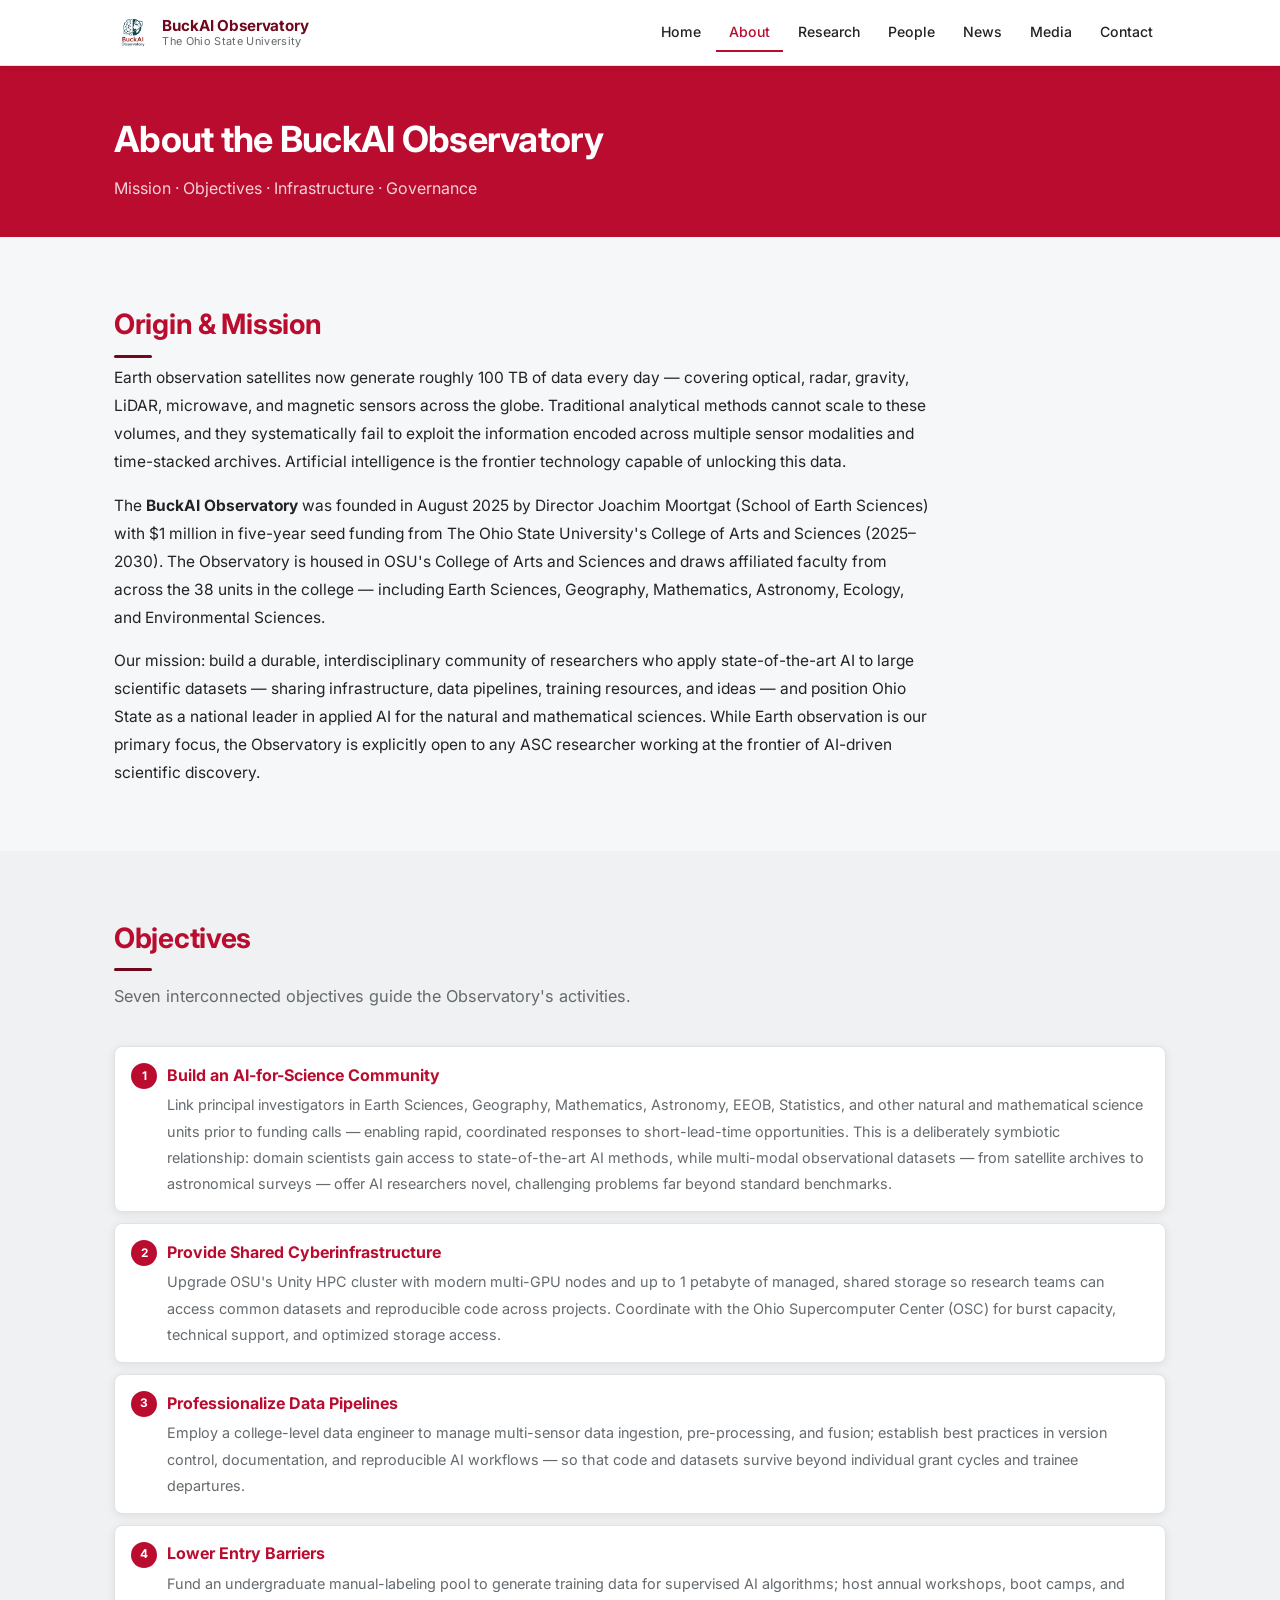
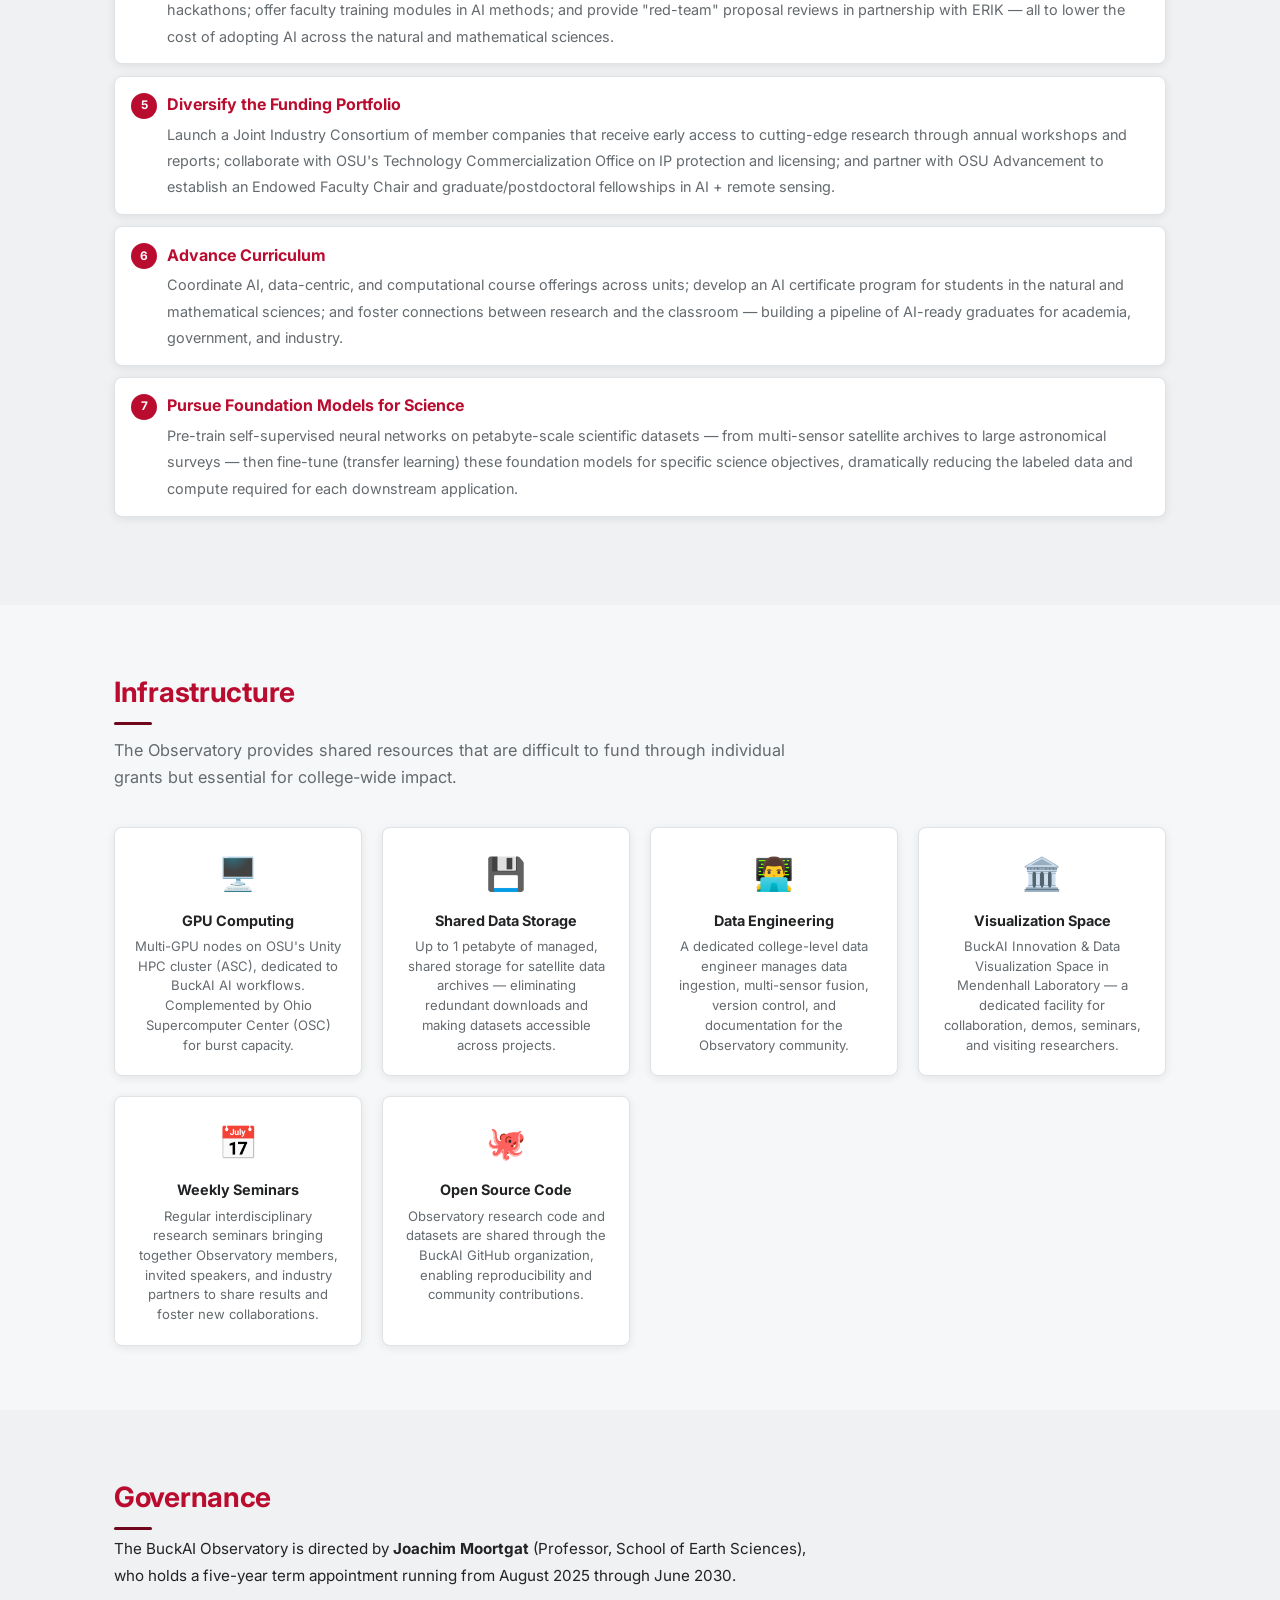
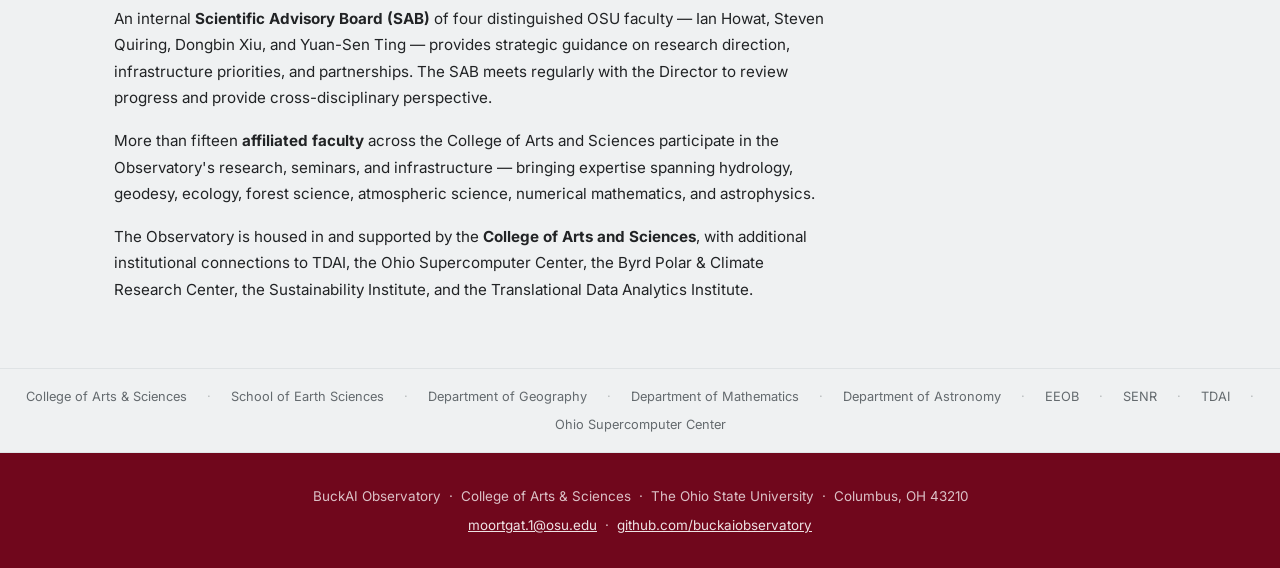
==== commit eb8675b7: "2026-03-07" ====
--- a/about.html
+++ b/about.html
@@ -162,36 +162,26 @@
       </div>
     </section>
 
-    <!-- ===== ROI ===== -->
-    <section class="section">
-      <div class="container">
-        <h2 class="section-title">Return on Investment</h2>
-        <p class="section-lead">
-          Strategic seed funding from ASC will catalyze the research programs of 15+ affiliated faculty and, conservatively, enable over <strong>$10 million in external funding proposals within five years</strong>. These gains will be driven by cross-disciplinary, multi-department collaborations in AI-enhanced Earth observation and related fields across the natural and mathematical sciences. Beyond research, the Observatory enriches student training, modernizes curriculum, and fosters industry partnerships through joint consortia and technology transfer — positioning OSU as a national leader in applied AI for science.
-        </p>
-      </div>
-    </section>
-
     <!-- ===== AFFILIATIONS ===== -->
     <div class="affil-strip">
       <div class="affil-strip-inner">
-        <span>College of Arts &amp; Sciences</span>
+        <a href="https://artsandsciences.osu.edu" target="_blank" rel="noopener">College of Arts &amp; Sciences</a>
         <span class="sep">·</span>
-        <span>School of Earth Sciences</span>
+        <a href="https://earthsciences.osu.edu" target="_blank" rel="noopener">School of Earth Sciences</a>
         <span class="sep">·</span>
-        <span>Department of Geography</span>
+        <a href="https://geography.osu.edu" target="_blank" rel="noopener">Department of Geography</a>
         <span class="sep">·</span>
-        <span>Department of Mathematics</span>
+        <a href="https://math.osu.edu" target="_blank" rel="noopener">Department of Mathematics</a>
         <span class="sep">·</span>
-        <span>Department of Astronomy</span>
+        <a href="https://astronomy.osu.edu" target="_blank" rel="noopener">Department of Astronomy</a>
         <span class="sep">·</span>
-        <span>EEOB</span>
+        <a href="https://eeob.osu.edu" target="_blank" rel="noopener">EEOB</a>
         <span class="sep">·</span>
-        <span>SENR</span>
+        <a href="https://senr.osu.edu" target="_blank" rel="noopener">SENR</a>
         <span class="sep">·</span>
-        <span>TDAI</span>
+        <a href="https://tdai.osu.edu" target="_blank" rel="noopener">TDAI</a>
         <span class="sep">·</span>
-        <span>Ohio Supercomputer Center</span>
+        <a href="https://osc.edu" target="_blank" rel="noopener">Ohio Supercomputer Center</a>
       </div>
     </div>
 
--- a/css/style.css
+++ b/css/style.css
@@ -11,29 +11,27 @@
   color: var(--text);
 }
 img { max-width: 100%; display: block; }
-a { color: var(--teal); text-decoration: none; }
+a { color: var(--scarlet); text-decoration: none; }
 a:hover { text-decoration: underline; }
 ul { list-style: none; }
 
 /* ---- DESIGN TOKENS ---- */
 :root {
-  --bg: #f6f9f8;
+  --bg: #f6f7f8;
   --surface: #ffffff;
-  --surface2: #edf4f1;
-  --border: #cfdeda;
-  --text: #0c1e1a;
-  --muted: #4d6960;
-  --teal: #005f4e;
-  --teal-hover: #00735f;
-  --teal-light: #dff0eb;
-  --teal-dark: #00382f;
-  --scarlet: #bb0000;
-  --scarlet-light: #fef2f2;
+  --surface2: #eff1f2;
+  --border: #dfe3e5;
+  --text: #212325;
+  --muted: #646a6e;
+  --scarlet: #ba0c2f;
+  --scarlet-hover: #9e0a28;
+  --scarlet-light: #fce8ec;
+  --scarlet-dark: #70071c;
   --nav-height: 66px;
   --max-width: 1100px;
   --radius: 8px;
-  --shadow: 0 2px 10px rgba(0,80,64,0.09);
-  --shadow-hover: 0 6px 24px rgba(0,80,64,0.16);
+  --shadow: 0 2px 10px rgba(0,0,0,0.08);
+  --shadow-hover: 0 6px 24px rgba(0,0,0,0.14);
 }
 
 /* ---- LAYOUT ---- */
@@ -55,7 +53,7 @@
   height: var(--nav-height);
   background: #fff;
   border-bottom: 1px solid var(--border);
-  box-shadow: 0 1px 6px rgba(0,80,64,0.07);
+  box-shadow: 0 1px 6px rgba(0,0,0,0.06);
 }
 .nav-inner {
   max-width: var(--max-width);
@@ -79,7 +77,7 @@
 .nav-brand-text {
   font-size: 0.95rem;
   font-weight: 700;
-  color: var(--teal);
+  color: var(--scarlet-dark);
   letter-spacing: -0.01em;
   line-height: 1.25;
 }
@@ -107,12 +105,12 @@
   transition: background 0.15s, color 0.15s;
 }
 .nav-links li a:hover {
-  background: var(--teal-light);
-  color: var(--teal);
+  background: var(--scarlet-light);
+  color: var(--scarlet);
   text-decoration: none;
 }
 .nav-links li a.active {
-  color: var(--teal);
+  color: var(--scarlet);
   border-radius: 0;
   border-bottom-color: var(--scarlet);
 }
@@ -129,12 +127,12 @@
   display: block;
   width: 22px;
   height: 2px;
-  background: var(--teal);
+  background: var(--scarlet);
 }
 
 /* ---- HERO (index.html) ---- */
 .hero {
-  background: linear-gradient(140deg, var(--teal-dark) 0%, var(--teal) 55%, #007a65 100%);
+  background: linear-gradient(140deg, var(--scarlet-dark) 0%, var(--scarlet) 55%, #9e0a28 100%);
   color: #fff;
   padding: 5rem 0 5rem;
   text-align: center;
@@ -205,7 +203,7 @@
 
 /* ---- PAGE BANNER (inner pages) ---- */
 .page-banner {
-  background: var(--teal);
+  background: var(--scarlet);
   color: #fff;
   padding: 2.75rem 0 2.25rem;
 }
@@ -237,22 +235,22 @@
   transition: background 0.15s, transform 0.1s, box-shadow 0.15s;
 }
 .btn:hover { transform: translateY(-1px); text-decoration: none; }
-.btn-white { background: #fff; color: var(--teal); }
-.btn-white:hover { background: var(--teal-light); }
+.btn-white { background: #fff; color: var(--scarlet); }
+.btn-white:hover { background: var(--scarlet-light); }
 .btn-ghost {
   background: rgba(255,255,255,0.15);
   color: #fff;
   border: 1px solid rgba(255,255,255,0.4);
 }
 .btn-ghost:hover { background: rgba(255,255,255,0.28); }
-.btn-teal { background: var(--teal); color: #fff; }
-.btn-teal:hover { background: var(--teal-hover); }
+.btn-scarlet { background: var(--scarlet); color: #fff; }
+.btn-scarlet:hover { background: var(--scarlet-hover); }
 .btn-outline {
   background: transparent;
-  color: var(--teal);
-  border: 1.5px solid var(--teal);
-}
-.btn-outline:hover { background: var(--teal-light); }
+  color: var(--scarlet);
+  border: 1.5px solid var(--scarlet);
+}
+.btn-outline:hover { background: var(--scarlet-light); }
 
 /* ---- SECTIONS ---- */
 .section { padding: 4rem 0; }
@@ -260,7 +258,7 @@
 .section-title {
   font-size: clamp(1.35rem, 3vw, 1.75rem);
   font-weight: 700;
-  color: var(--teal);
+  color: var(--scarlet);
   margin-bottom: 0.4rem;
   letter-spacing: -0.01em;
 }
@@ -269,7 +267,7 @@
   display: block;
   width: 38px;
   height: 3px;
-  background: var(--scarlet);
+  background: var(--scarlet-dark);
   margin-top: 0.45rem;
   border-radius: 2px;
 }
@@ -291,7 +289,7 @@
 .feature-card {
   background: var(--surface);
   border: 1px solid var(--border);
-  border-left: 3px solid var(--teal);
+  border-left: 3px solid var(--scarlet);
   border-radius: var(--radius);
   padding: 1.75rem;
   box-shadow: var(--shadow);
@@ -300,13 +298,13 @@
 .feature-card:hover {
   box-shadow: var(--shadow-hover);
   transform: translateY(-2px);
-  border-left-color: var(--scarlet);
+  border-left-color: var(--scarlet-dark);
 }
 .feature-icon { font-size: 2rem; margin-bottom: 0.75rem; }
 .feature-title {
   font-size: 1.05rem;
   font-weight: 700;
-  color: var(--teal);
+  color: var(--text);
   margin-bottom: 0.5rem;
 }
 .feature-body { font-size: 0.9rem; color: var(--muted); line-height: 1.6; }
@@ -339,8 +337,8 @@
   justify-content: center;
   width: 30px;
   height: 30px;
-  background: var(--teal-light);
-  color: var(--teal);
+  background: var(--scarlet-light);
+  color: var(--scarlet);
   border-radius: 50%;
   font-size: 0.8rem;
   font-weight: 700;
@@ -375,8 +373,8 @@
 .tag {
   display: inline-block;
   padding: 0.18rem 0.55rem;
-  background: var(--teal-light);
-  color: var(--teal);
+  background: var(--scarlet-light);
+  color: var(--scarlet);
   border-radius: 20px;
   font-size: 0.73rem;
   font-weight: 600;
@@ -402,7 +400,7 @@
   height: 180px;
   border-radius: 50%;
   object-fit: cover;
-  border: 3px solid var(--teal-light);
+  border: 3px solid var(--scarlet-light);
 }
 .director-name {
   font-size: 1.4rem;
@@ -410,7 +408,7 @@
   color: var(--text);
   margin-bottom: 0.2rem;
 }
-.director-title { font-size: 1rem; color: var(--teal); font-weight: 600; margin-bottom: 0.1rem; }
+.director-title { font-size: 1rem; color: var(--scarlet); font-weight: 600; margin-bottom: 0.1rem; }
 .director-dept { font-size: 0.88rem; color: var(--muted); margin-bottom: 1rem; }
 .director-bio { font-size: 0.93rem; line-height: 1.7; color: var(--text); margin-bottom: 1rem; }
 .person-links {
@@ -421,14 +419,14 @@
 }
 .person-links a {
   font-size: 0.8rem;
-  color: var(--teal);
+  color: var(--scarlet);
   border: 1px solid var(--border);
   padding: 0.22rem 0.65rem;
   border-radius: 20px;
   text-decoration: none;
   transition: background 0.15s, border-color 0.15s;
 }
-.person-links a:hover { background: var(--teal-light); border-color: var(--teal); text-decoration: none; }
+.person-links a:hover { background: var(--scarlet-light); border-color: var(--scarlet); text-decoration: none; }
 
 /* ---- PEOPLE — SAB ---- */
 .sab-grid {
@@ -453,23 +451,23 @@
   border-radius: 50%;
   object-fit: cover;
   margin: 0 auto 1rem;
-  border: 2.5px solid var(--teal-light);
+  border: 2.5px solid var(--scarlet-light);
   background: var(--surface2);
 }
 .sab-name { font-size: 1rem; font-weight: 700; color: var(--text); margin-bottom: 0.15rem; }
-.sab-title { font-size: 0.8rem; color: var(--teal); font-weight: 600; margin-bottom: 0.1rem; }
+.sab-title { font-size: 0.8rem; color: var(--scarlet); font-weight: 600; margin-bottom: 0.1rem; }
 .sab-dept { font-size: 0.78rem; color: var(--muted); margin-bottom: 0.75rem; }
 .sab-bio { font-size: 0.8rem; color: var(--muted); line-height: 1.55; text-align: left; }
 .sab-links { margin-top: 0.75rem; display: flex; justify-content: center; gap: 0.5rem; flex-wrap: wrap; }
 .sab-links a {
   font-size: 0.75rem;
-  color: var(--teal);
+  color: var(--scarlet);
   border: 1px solid var(--border);
   padding: 0.18rem 0.55rem;
   border-radius: 20px;
   text-decoration: none;
 }
-.sab-links a:hover { background: var(--teal-light); border-color: var(--teal); text-decoration: none; }
+.sab-links a:hover { background: var(--scarlet-light); border-color: var(--scarlet); text-decoration: none; }
 
 /* ---- PEOPLE — AFFILIATED ---- */
 .people-dept-header {
@@ -505,15 +503,15 @@
   border-radius: 50%;
   object-fit: cover;
   flex-shrink: 0;
-  border: 2px solid var(--teal-light);
+  border: 2px solid var(--scarlet-light);
   background: var(--surface2);
 }
 .affil-info { flex: 1; min-width: 0; }
 .affil-name { font-size: 0.88rem; font-weight: 700; color: var(--text); margin-bottom: 0.08rem; }
-.affil-title { font-size: 0.74rem; color: var(--teal); font-weight: 600; margin-bottom: 0.04rem; }
+.affil-title { font-size: 0.74rem; color: var(--scarlet); font-weight: 600; margin-bottom: 0.04rem; }
 .affil-dept { font-size: 0.72rem; color: var(--muted); margin-bottom: 0.4rem; }
 .affil-research { font-size: 0.74rem; color: var(--muted); line-height: 1.4; }
-.affil-link { font-size: 0.72rem; color: var(--teal); display: inline-block; margin-top: 0.3rem; }
+.affil-link { font-size: 0.72rem; color: var(--scarlet); display: inline-block; margin-top: 0.3rem; }
 .affil-link:hover { text-decoration: underline; }
 
 /* Photo placeholder (shown when img fails to load) */
@@ -521,12 +519,12 @@
   display: flex;
   align-items: center;
   justify-content: center;
-  background: var(--teal-light);
-  color: var(--teal);
+  background: var(--scarlet-light);
+  color: var(--scarlet);
   font-weight: 700;
   border-radius: 50%;
   flex-shrink: 0;
-  border: 2px solid var(--teal-light);
+  border: 2px solid var(--scarlet-light);
 }
 
 /* ---- NEWS ---- */
@@ -559,8 +557,8 @@
   letter-spacing: 0.04em;
   padding: 0.13rem 0.5rem;
   border-radius: 12px;
-  background: var(--teal-light);
-  color: var(--teal);
+  background: var(--surface2);
+  color: var(--muted);
 }
 .news-category.cat-paper { background: var(--scarlet-light); color: var(--scarlet); }
 .news-category.cat-funding { background: #fff8e6; color: #7a5800; }
@@ -576,7 +574,7 @@
   display: inline-block;
   margin-top: 0.65rem;
   font-size: 0.83rem;
-  color: var(--teal);
+  color: var(--scarlet);
   font-weight: 600;
 }
 /* Full news list */
@@ -613,7 +611,7 @@
   top: 1rem;
   width: 26px;
   height: 26px;
-  background: var(--teal);
+  background: var(--scarlet);
   color: #fff;
   border-radius: 50%;
   font-size: 0.74rem;
@@ -622,7 +620,7 @@
   align-items: center;
   justify-content: center;
 }
-.obj-title { font-weight: 700; color: var(--teal); display: block; margin-bottom: 0.2rem; }
+.obj-title { font-weight: 700; color: var(--scarlet); display: block; margin-bottom: 0.2rem; }
 .obj-body { font-size: 0.9rem; color: var(--muted); line-height: 1.6; }
 
 /* ---- INFRA CARDS (about.html) ---- */
@@ -661,7 +659,7 @@
 .contact-block h3 {
   font-size: 1rem;
   font-weight: 700;
-  color: var(--teal);
+  color: var(--scarlet);
   margin-bottom: 1rem;
   padding-bottom: 0.5rem;
   border-bottom: 1px solid var(--border);
@@ -680,7 +678,7 @@
   align-items: center;
   gap: 0.5rem;
   font-size: 0.9rem;
-  color: var(--teal);
+  color: var(--scarlet);
   padding: 0.35rem 0;
   border-bottom: 1px solid var(--border);
   text-decoration: none;
@@ -705,10 +703,12 @@
   color: var(--muted);
 }
 .affil-strip-inner .sep { opacity: 0.4; }
+.affil-strip-inner a { color: var(--muted); text-decoration: none; }
+.affil-strip-inner a:hover { color: var(--scarlet); text-decoration: underline; }
 
 /* ---- FOOTER ---- */
 footer {
-  background: var(--teal-dark);
+  background: var(--scarlet-dark);
   color: rgba(255,255,255,0.75);
   padding: 2rem 0;
   text-align: center;
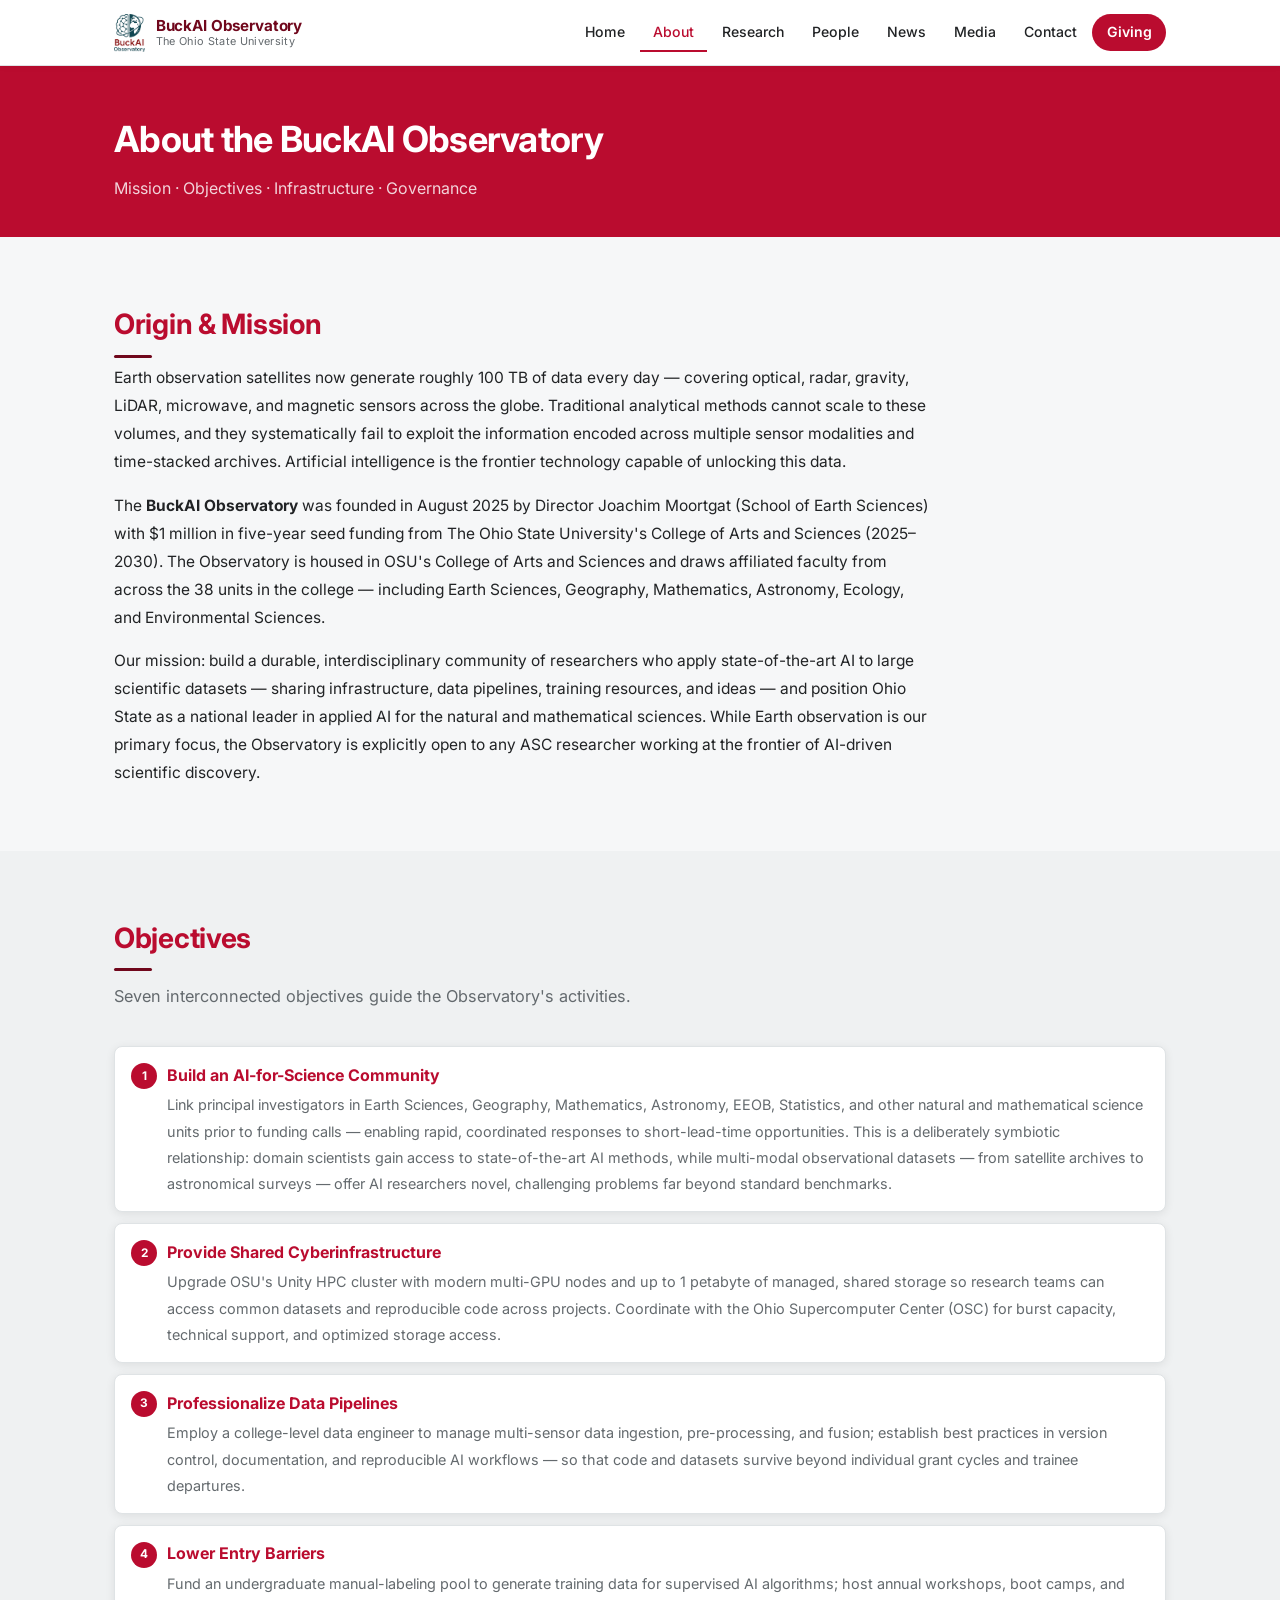
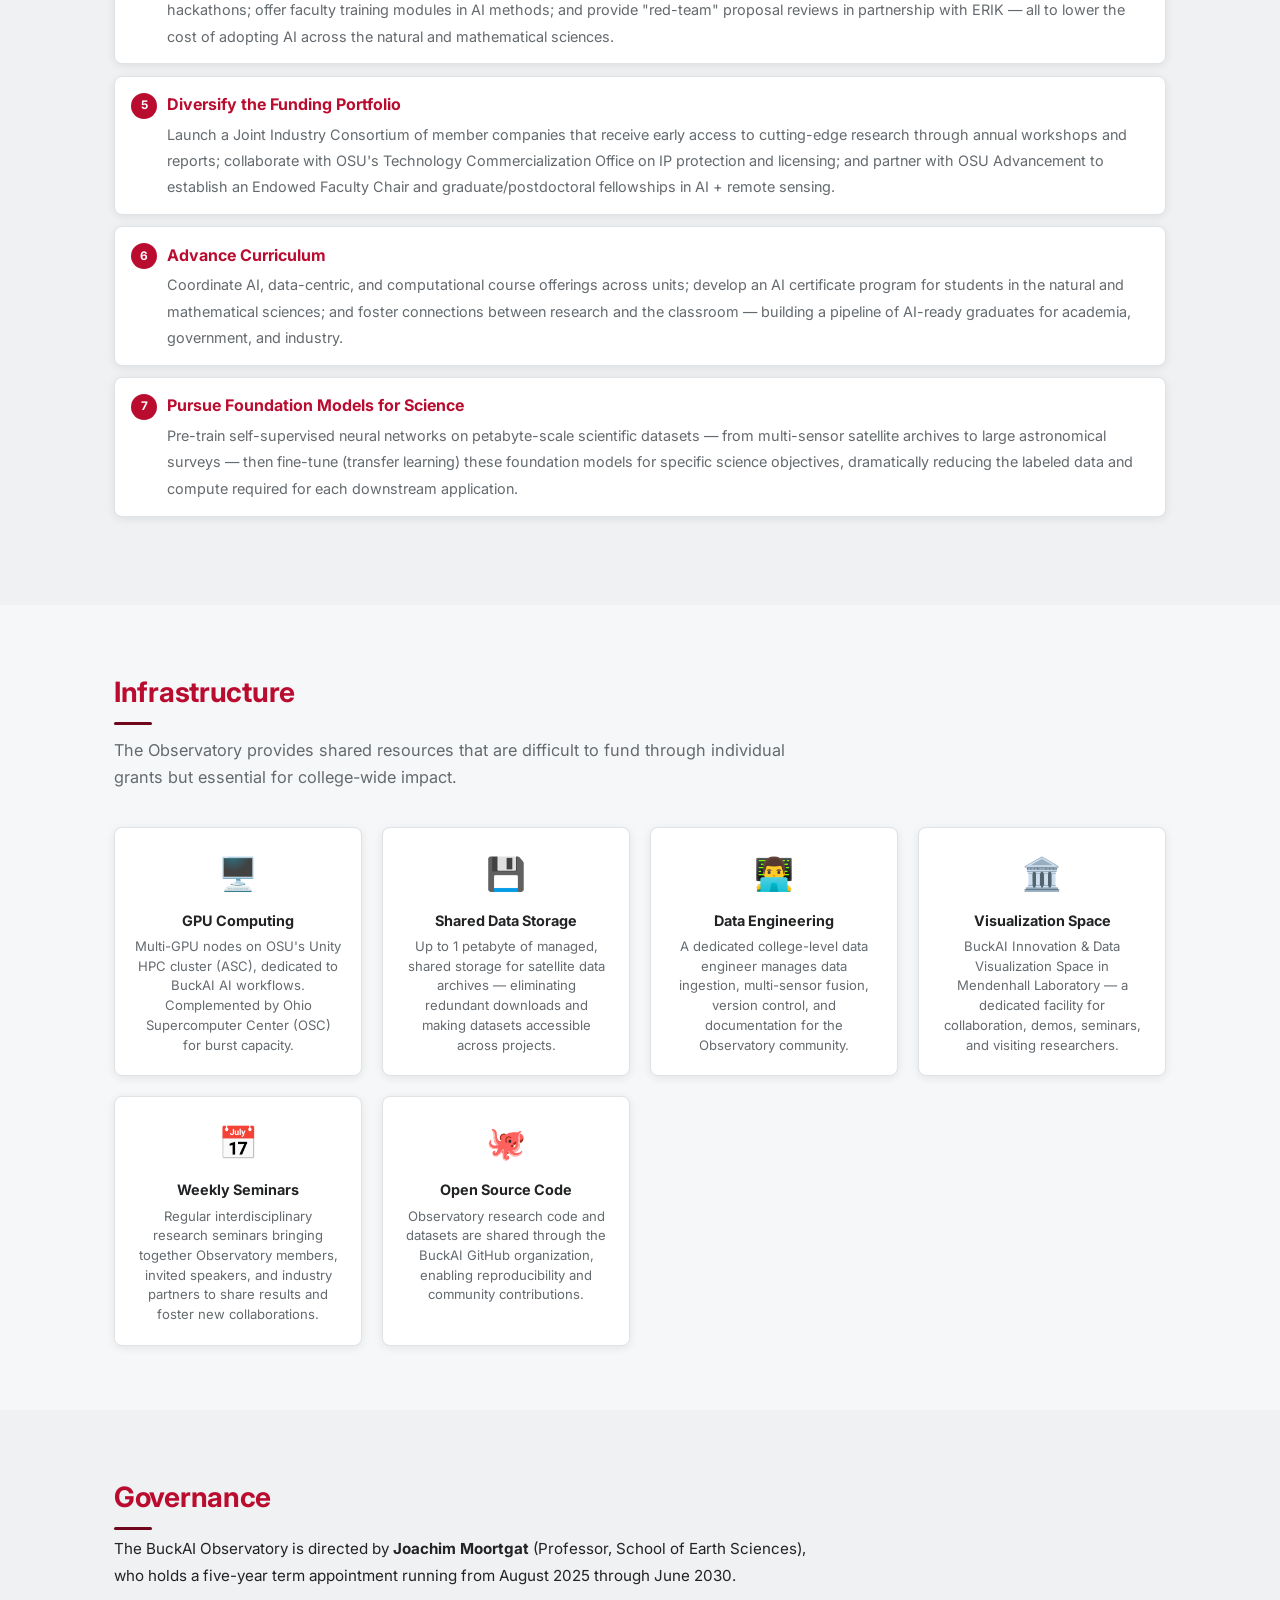
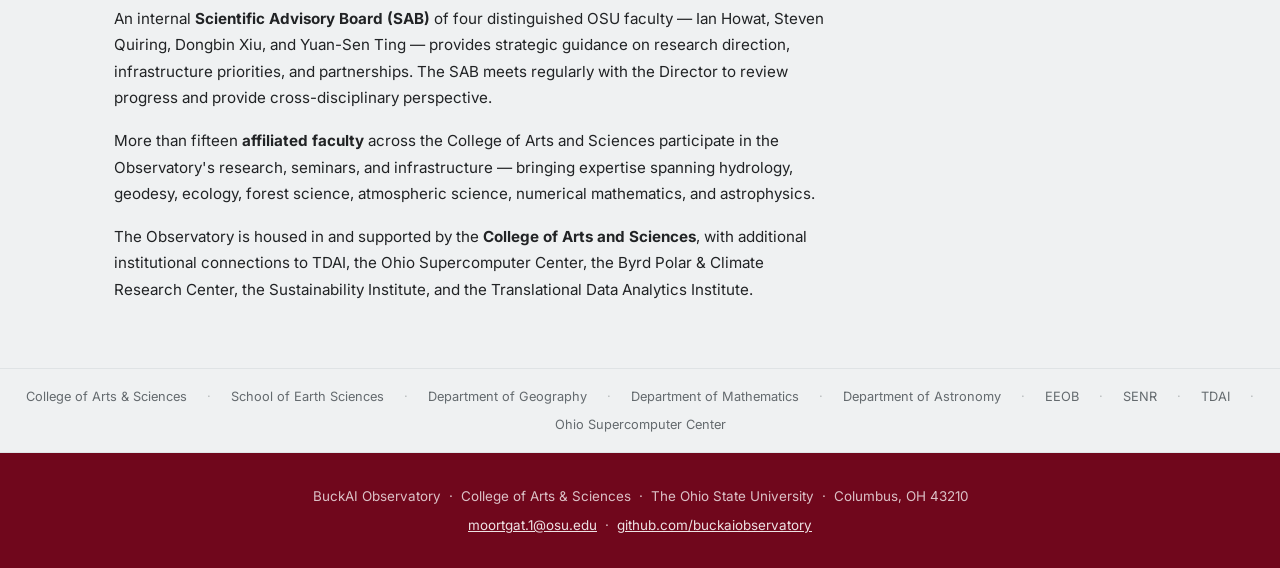
==== commit 602e6e89: "Add Giving page and nav link for BuckAI Observatory donations - New giving.html with mission stateme" ====
--- a/about.html
+++ b/about.html
@@ -32,6 +32,7 @@
         <li><a href="news.html">News</a></li>
         <li><a href="media.html">Media</a></li>
         <li><a href="contact.html">Contact</a></li>
+        <li><a href="giving.html" class="nav-give">Giving</a></li>
       </ul>
     </div>
   </nav>
--- a/css/style.css
+++ b/css/style.css
@@ -113,6 +113,17 @@
   color: var(--scarlet);
   border-radius: 0;
   border-bottom-color: var(--scarlet);
+}
+.nav-links li a.nav-give {
+  background: var(--scarlet);
+  color: #fff;
+  border-radius: 999px;
+  font-weight: 600;
+  padding: 0.35rem 0.9rem;
+}
+.nav-links li a.nav-give:hover {
+  background: var(--scarlet-hover);
+  color: #fff;
 }
 .nav-hamburger {
   display: none;
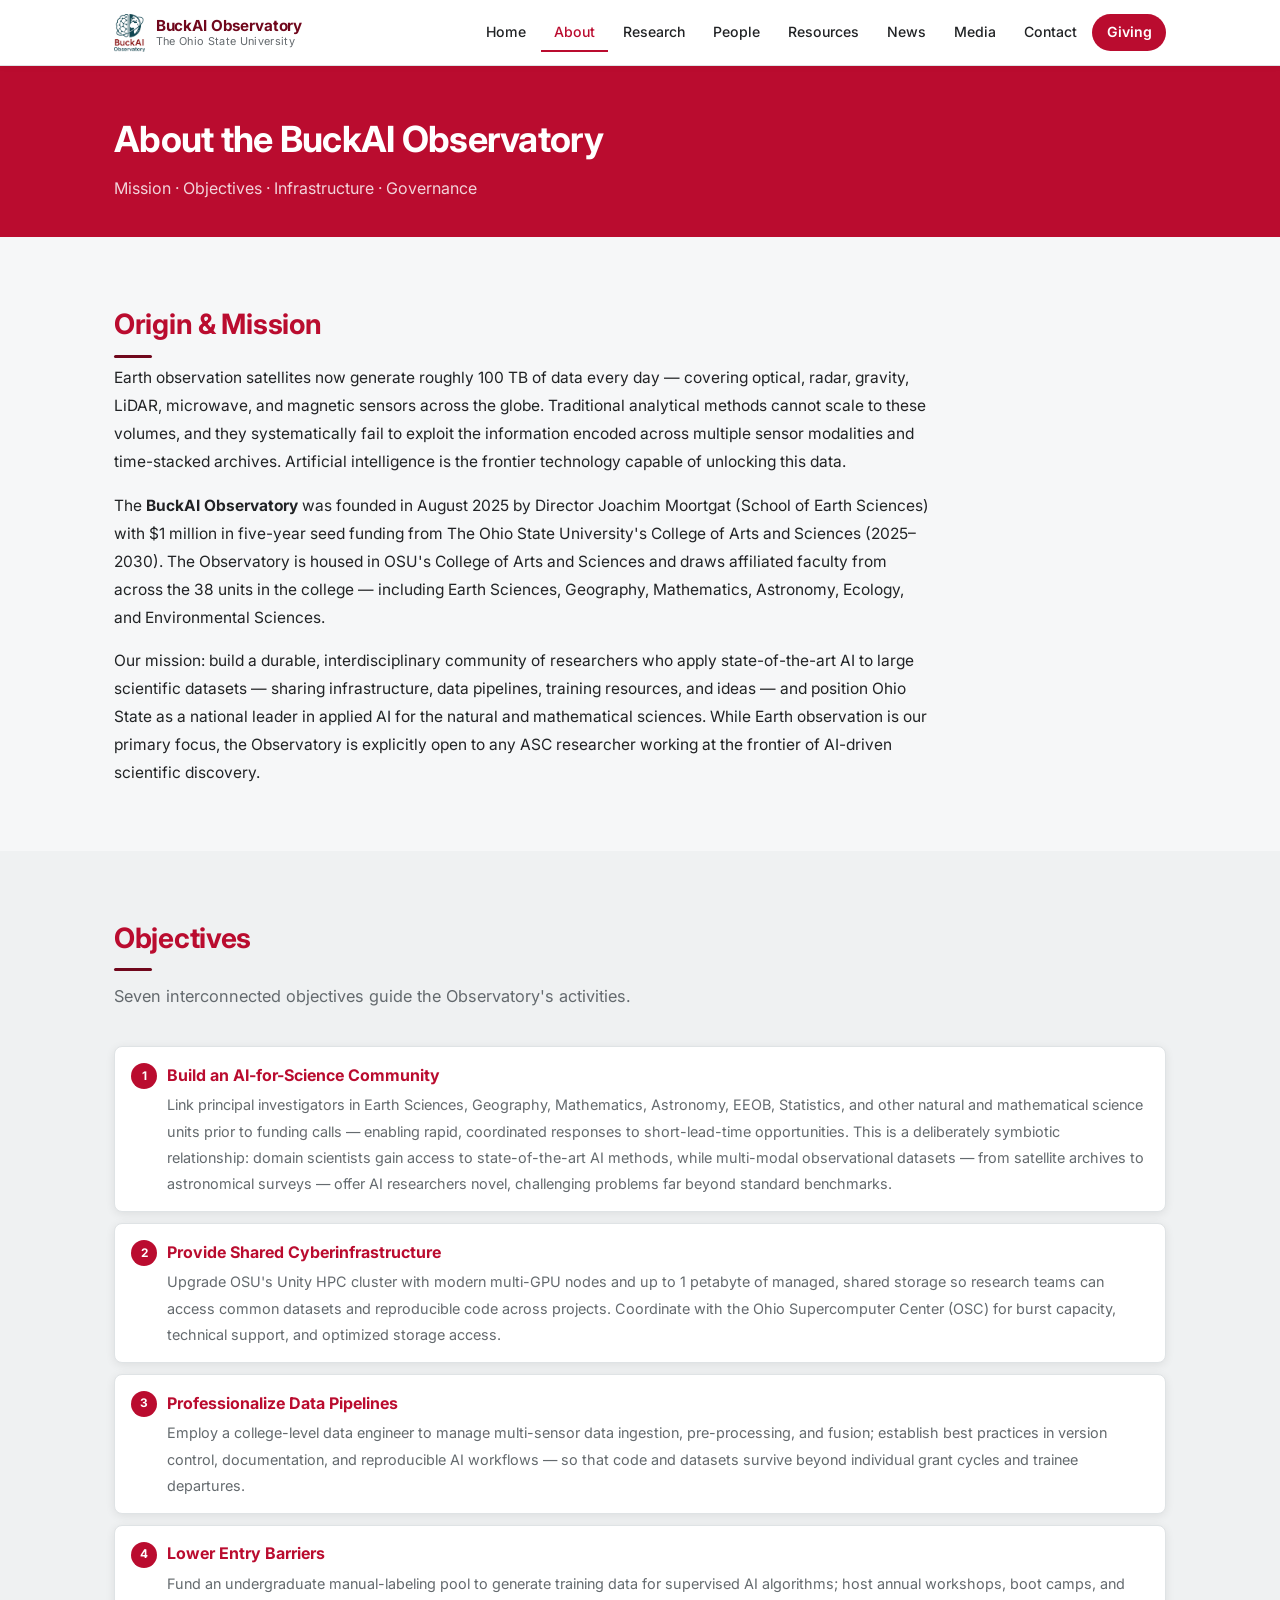
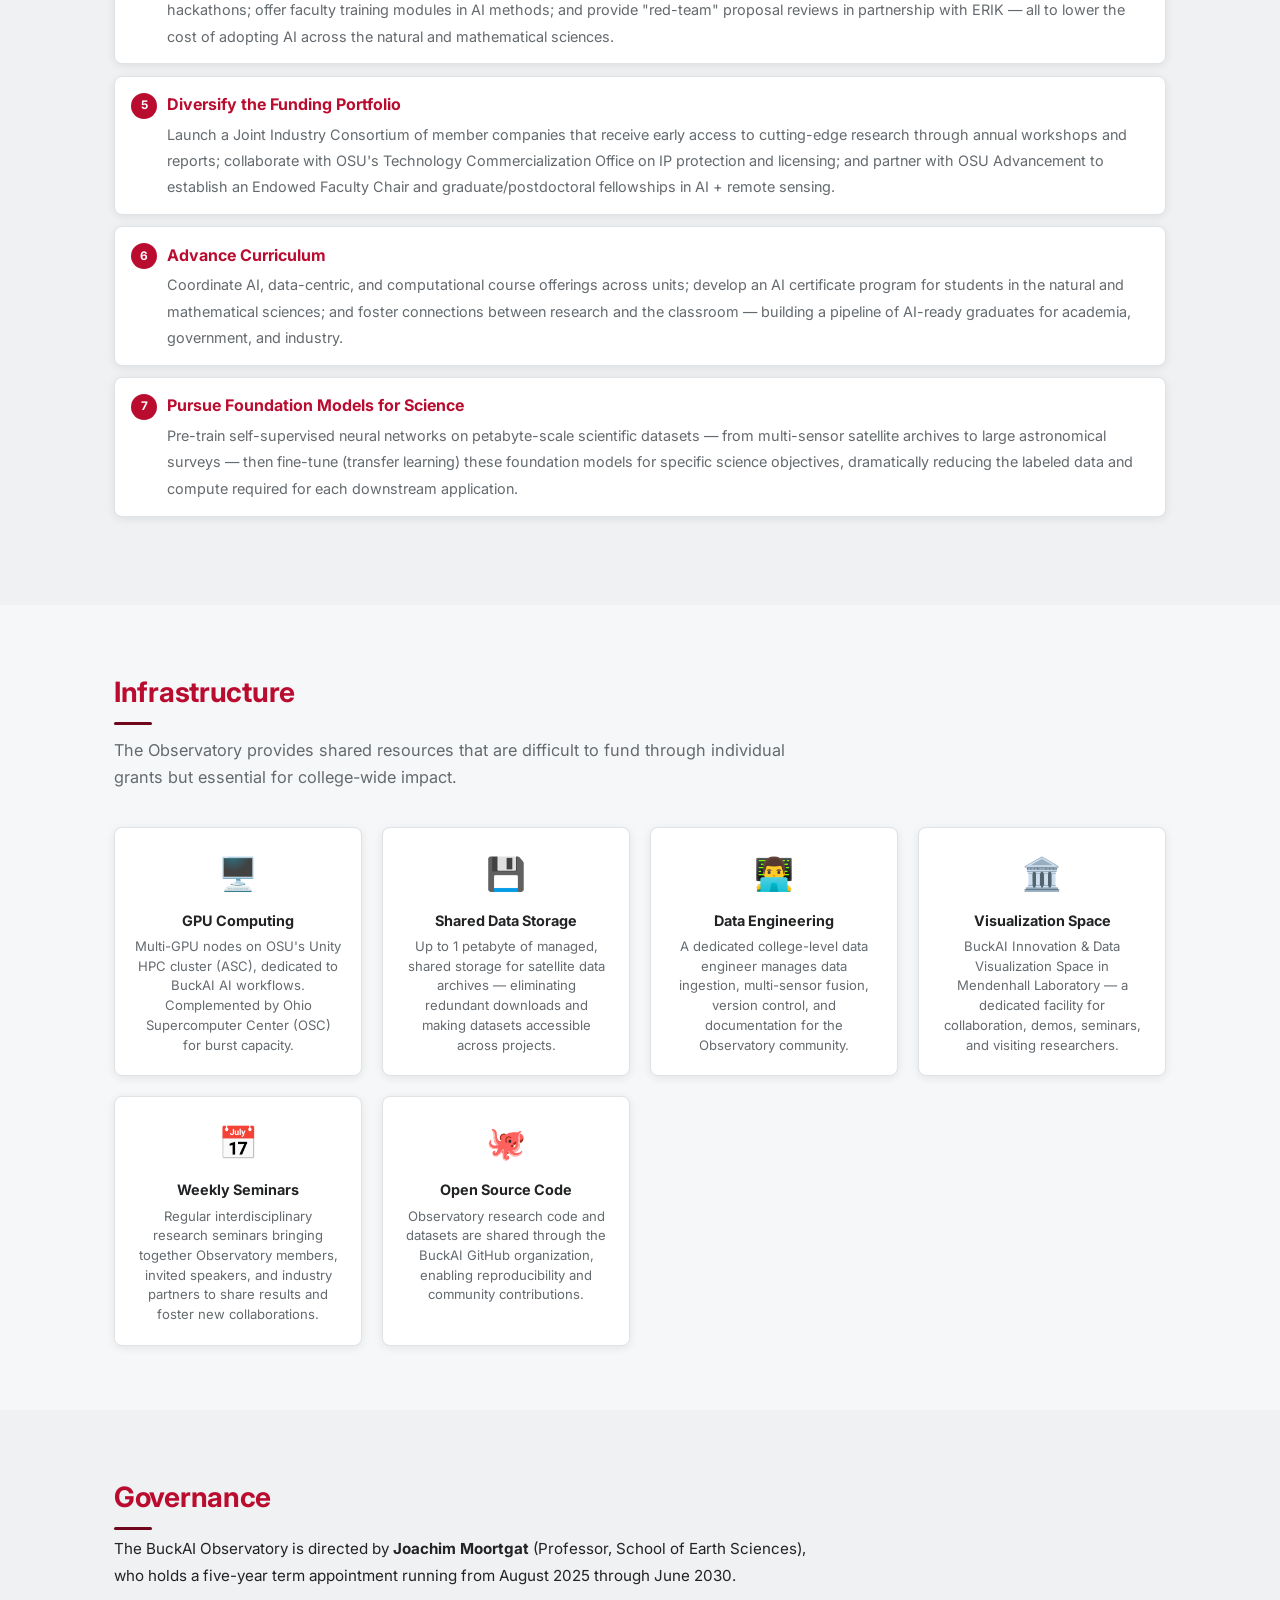
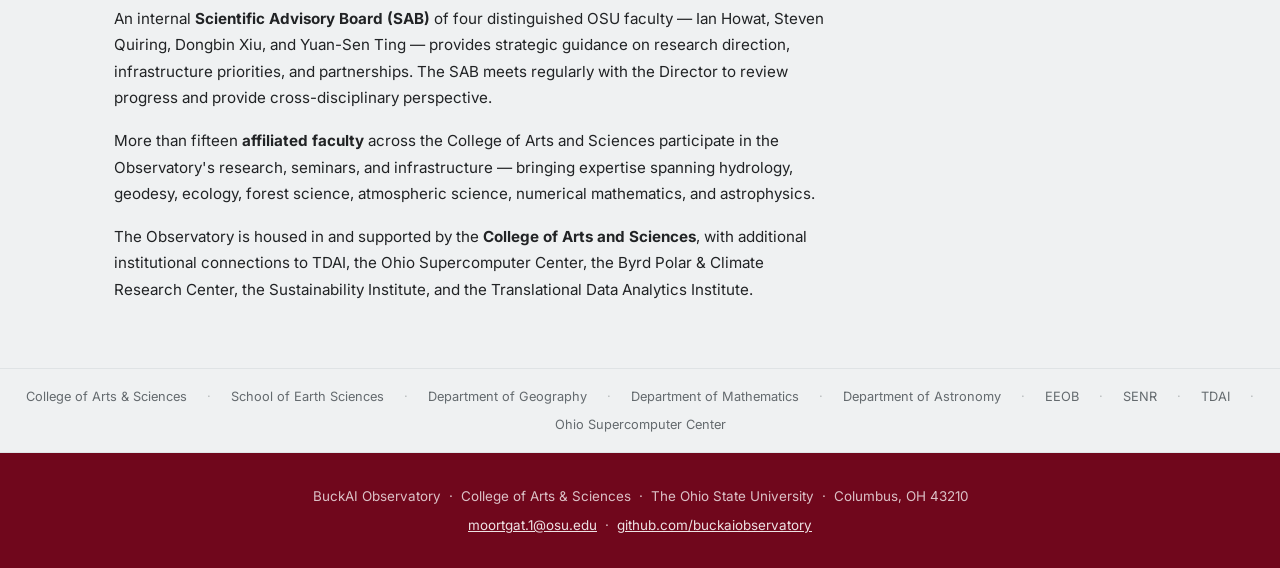
==== commit 7a101eb9: "Add Resources page and nav link for shared BuckAI handbooks, courses, and pipelines First entry is t" ====
--- a/about.html
+++ b/about.html
@@ -29,6 +29,7 @@
         <li><a href="about.html">About</a></li>
         <li><a href="research.html">Research</a></li>
         <li><a href="people.html">People</a></li>
+        <li><a href="resources.html">Resources</a></li>
         <li><a href="news.html">News</a></li>
         <li><a href="media.html">Media</a></li>
         <li><a href="contact.html">Contact</a></li>
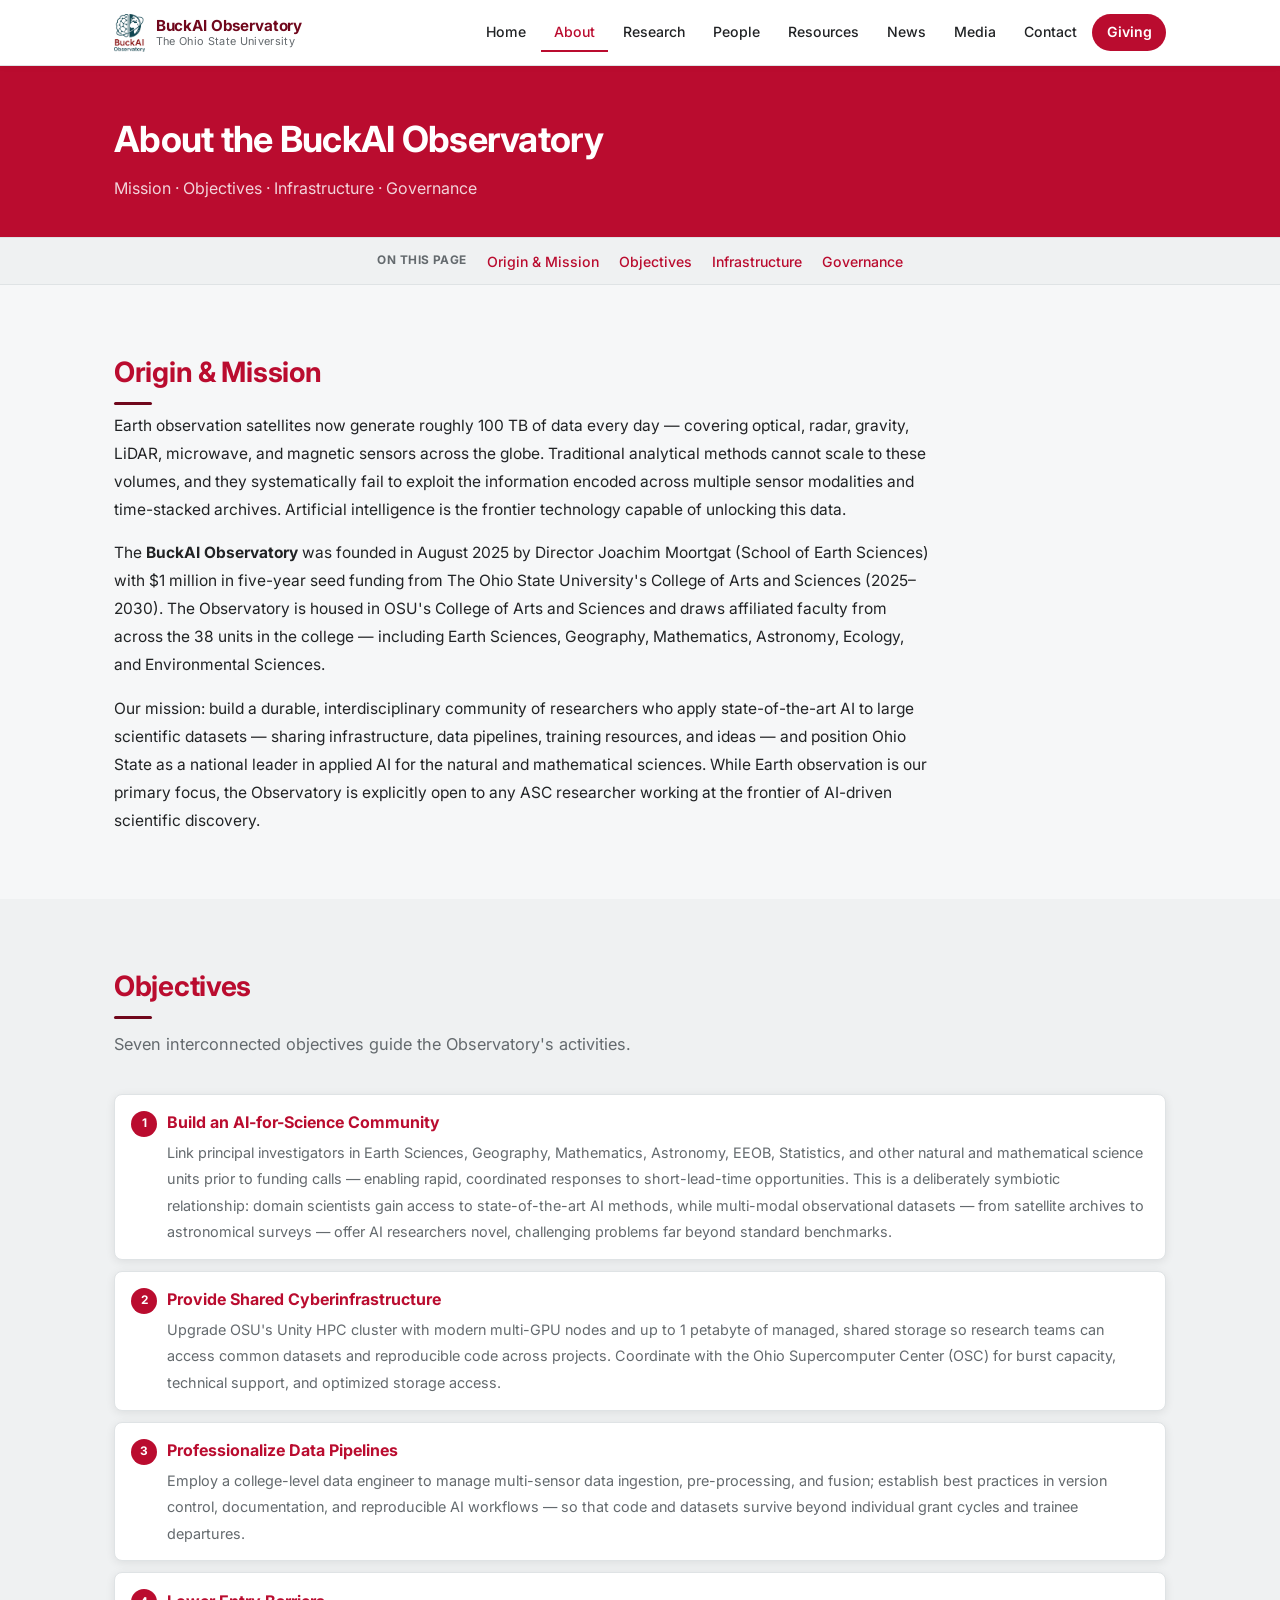
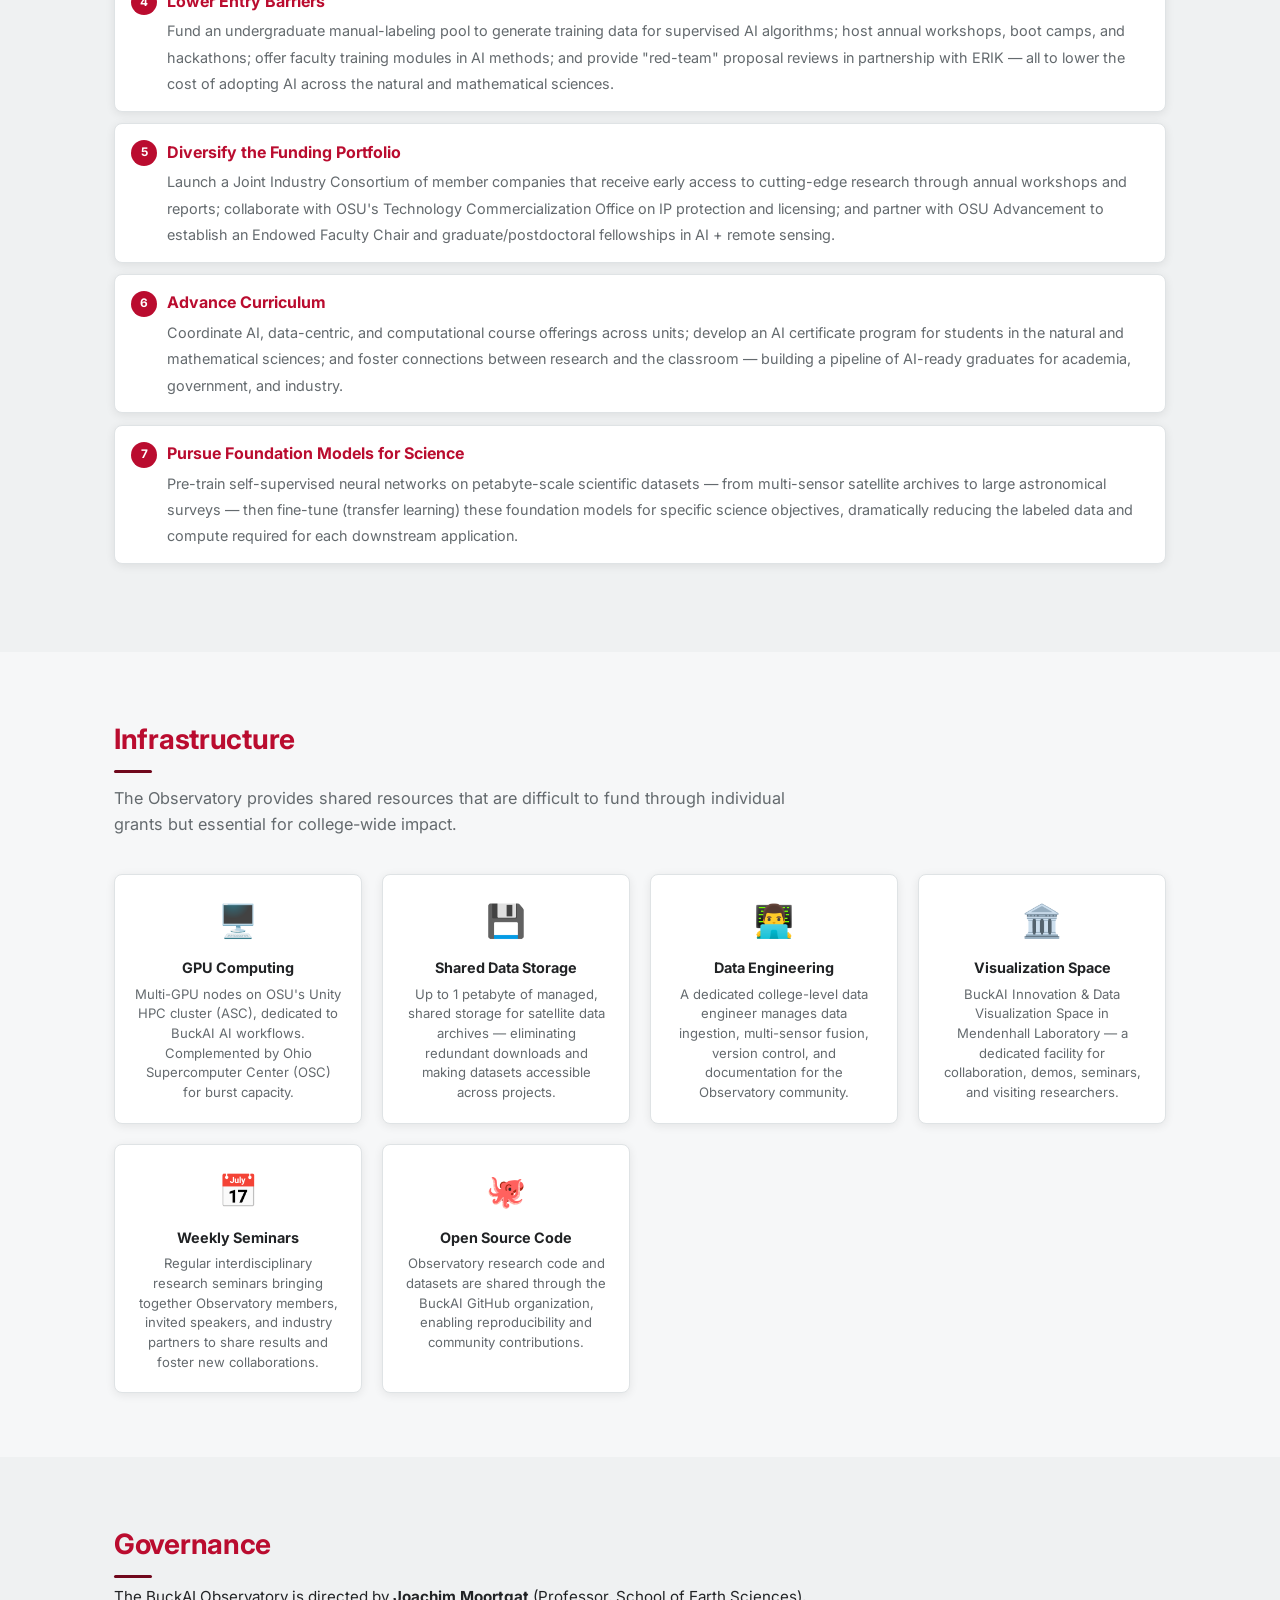
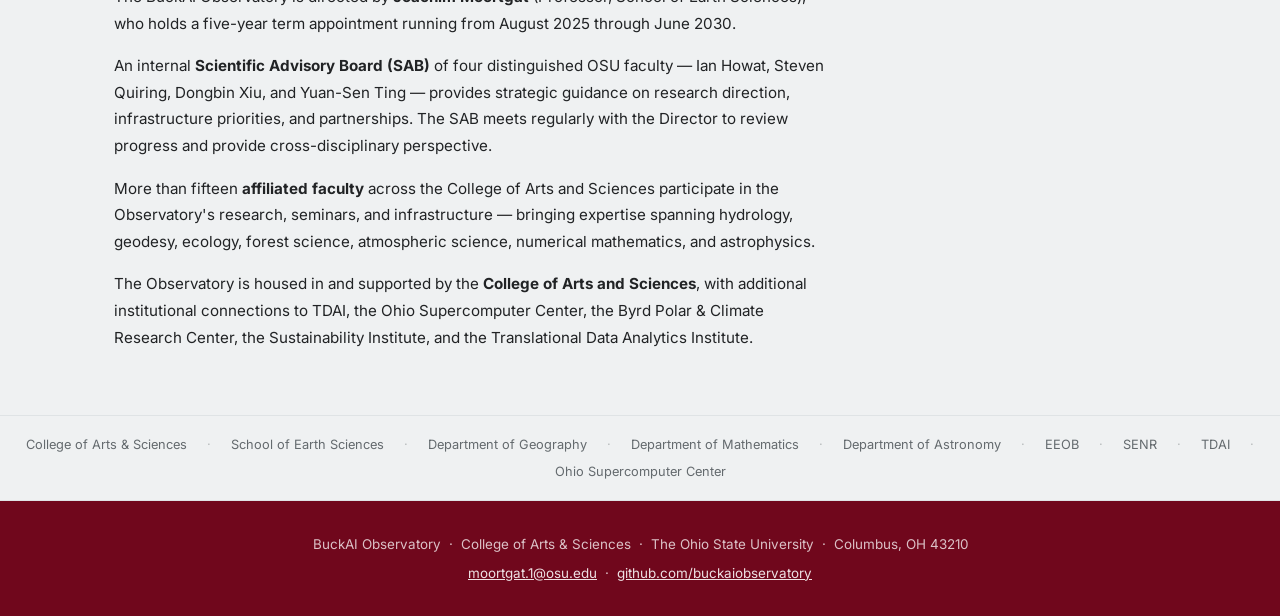
==== commit 3d4c1465: "Add 'On this page' jump-to-section nav on multi-section pages Inserts a horizontal page-toc strip be" ====
--- a/about.html
+++ b/about.html
@@ -47,8 +47,18 @@
       </div>
     </div>
 
+    <nav class="page-toc" aria-label="On this page">
+      <div class="page-toc-inner">
+        <span class="page-toc-label">On this page</span>
+        <a href="#origin">Origin &amp; Mission</a>
+        <a href="#objectives">Objectives</a>
+        <a href="#infrastructure">Infrastructure</a>
+        <a href="#governance">Governance</a>
+      </div>
+    </nav>
+
     <!-- ===== FOUNDING ===== -->
-    <section class="section">
+    <section class="section" id="origin">
       <div class="container">
         <h2 class="section-title">Origin &amp; Mission</h2>
         <div style="max-width:820px; font-size:0.97rem; line-height:1.8; color:var(--text)">
@@ -66,7 +76,7 @@
     </section>
 
     <!-- ===== OBJECTIVES ===== -->
-    <section class="section section-alt">
+    <section class="section section-alt" id="objectives">
       <div class="container">
         <h2 class="section-title">Objectives</h2>
         <p class="section-lead">Seven interconnected objectives guide the Observatory's activities.</p>
@@ -104,7 +114,7 @@
     </section>
 
     <!-- ===== INFRASTRUCTURE ===== -->
-    <section class="section">
+    <section class="section" id="infrastructure">
       <div class="container">
         <h2 class="section-title">Infrastructure</h2>
         <p class="section-lead">The Observatory provides shared resources that are difficult to fund through individual grants but essential for college-wide impact.</p>
@@ -144,7 +154,7 @@
     </section>
 
     <!-- ===== GOVERNANCE ===== -->
-    <section class="section section-alt">
+    <section class="section section-alt" id="governance">
       <div class="container">
         <h2 class="section-title">Governance</h2>
         <div style="max-width:720px; font-size:0.95rem; line-height:1.75; color:var(--text)">
--- a/css/style.css
+++ b/css/style.css
@@ -602,6 +602,86 @@
 .news-row-date { font-size: 0.85rem; color: var(--scarlet); font-weight: 700; padding-top: 0.15rem; }
 .news-row-headline { font-size: 0.97rem; font-weight: 700; color: var(--text); margin-bottom: 0.3rem; }
 .news-row-body { font-size: 0.86rem; color: var(--muted); line-height: 1.6; }
+
+/* Expandable news details */
+.news-row-details { margin-top: 0.65rem; }
+.news-row-details summary {
+  cursor: pointer;
+  list-style: none;
+  display: inline-flex;
+  align-items: center;
+  font-size: 0.82rem;
+  font-weight: 600;
+  color: var(--scarlet);
+  user-select: none;
+  padding: 0.15rem 0;
+}
+.news-row-details summary::-webkit-details-marker { display: none; }
+.news-row-details summary::after {
+  content: '▸';
+  display: inline-block;
+  margin-left: 0.3rem;
+  font-size: 0.75rem;
+  transition: transform 0.18s ease;
+}
+.news-row-details[open] summary::after { transform: rotate(90deg); }
+.news-row-details summary:hover { color: #8e0000; }
+.news-row-details summary:focus-visible {
+  outline: 2px solid var(--scarlet);
+  outline-offset: 2px;
+  border-radius: 2px;
+}
+.news-row-toggle-open { display: none; }
+.news-row-details[open] .news-row-toggle-closed { display: none; }
+.news-row-details[open] .news-row-toggle-open { display: inline; }
+
+.news-row-details-body {
+  margin-top: 0.75rem;
+  padding: 0.85rem 1rem;
+  background: var(--surface2);
+  border-left: 3px solid var(--scarlet);
+  border-radius: 0 var(--radius) var(--radius) 0;
+  font-size: 0.88rem;
+  color: var(--text);
+  line-height: 1.7;
+}
+.news-row-details-body p { margin-bottom: 0.7rem; }
+.news-row-details-body p:last-child { margin-bottom: 0; }
+.news-row-details-body ul { margin: 0.4rem 0 0.7rem 1.25rem; }
+.news-row-details-body li { margin-bottom: 0.25rem; font-size: 0.86rem; }
+.news-row-details-body strong { color: var(--text); }
+.news-row-details-body em { color: var(--muted); }
+.news-row-details-body a {
+  color: var(--scarlet);
+  text-decoration: none;
+  font-weight: 600;
+  border-bottom: 1px solid transparent;
+  transition: border-color 0.15s ease;
+}
+.news-row-details-body a:hover { border-bottom-color: var(--scarlet); }
+
+.news-photo-strip {
+  display: grid;
+  grid-template-columns: repeat(auto-fit, minmax(220px, 1fr));
+  gap: 0.65rem;
+  margin: 0.25rem 0 1rem;
+}
+.news-photo-strip a {
+  display: block;
+  border: none;
+  overflow: hidden;
+  border-radius: var(--radius);
+  box-shadow: var(--shadow);
+}
+.news-photo-strip a:hover { border: none; }
+.news-photo-strip img {
+  width: 100%;
+  height: 170px;
+  object-fit: cover;
+  display: block;
+  transition: transform 0.25s ease;
+}
+.news-photo-strip a:hover img { transform: scale(1.04); }
 
 /* ---- OBJECTIVES LIST (about.html) ---- */
 .objectives-list { counter-reset: obj; list-style: none; margin: 1.5rem 0; }
@@ -765,3 +845,43 @@
   .hero-stats { gap: 1rem 1.5rem; }
   .hero-divider { display: none; }
 }
+
+/* =====================================================================
+   Within-page navigation (jump-to-section strip)
+   ===================================================================== */
+html { scroll-behavior: smooth; }
+:where(section[id], h2[id], h3[id]) { scroll-margin-top: 84px; } /* fixed nav 66px + buffer */
+
+.page-toc {
+  background: var(--surface2);
+  border-top: 1px solid var(--border);
+  border-bottom: 1px solid var(--border);
+  padding: 0.7rem 1.25rem;
+  font-size: 0.88rem;
+}
+.page-toc-inner {
+  max-width: var(--max-width);
+  margin: 0 auto;
+  display: flex;
+  flex-wrap: wrap;
+  gap: 0.35rem 1.25rem;
+  align-items: center;
+  justify-content: center;
+}
+.page-toc-label {
+  color: var(--muted);
+  font-weight: 700;
+  letter-spacing: 0.04em;
+  text-transform: uppercase;
+  font-size: 0.74rem;
+}
+.page-toc a {
+  color: var(--scarlet);
+  text-decoration: none;
+  font-weight: 500;
+  white-space: nowrap;
+}
+.page-toc a:hover { text-decoration: underline; }
+@media (max-width: 600px) {
+  .page-toc { font-size: 0.82rem; padding: 0.55rem 0.75rem; }
+}
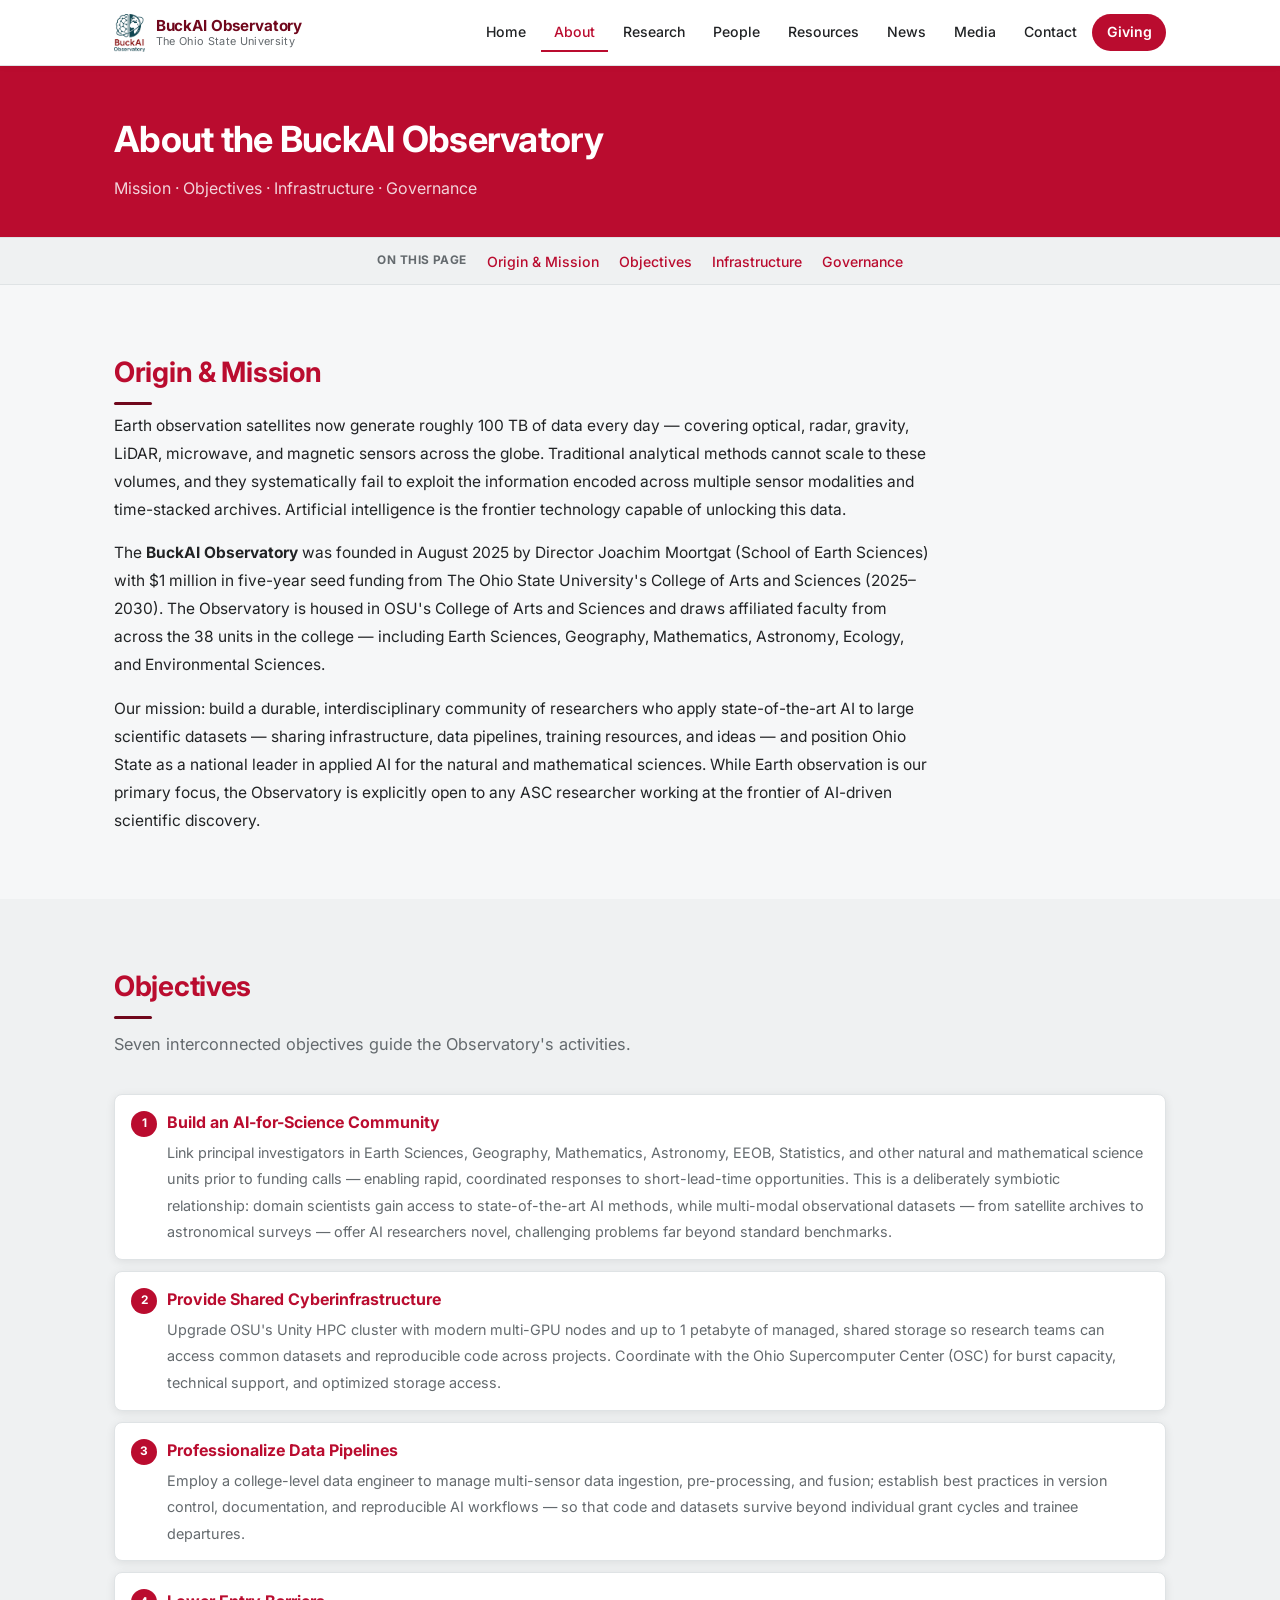
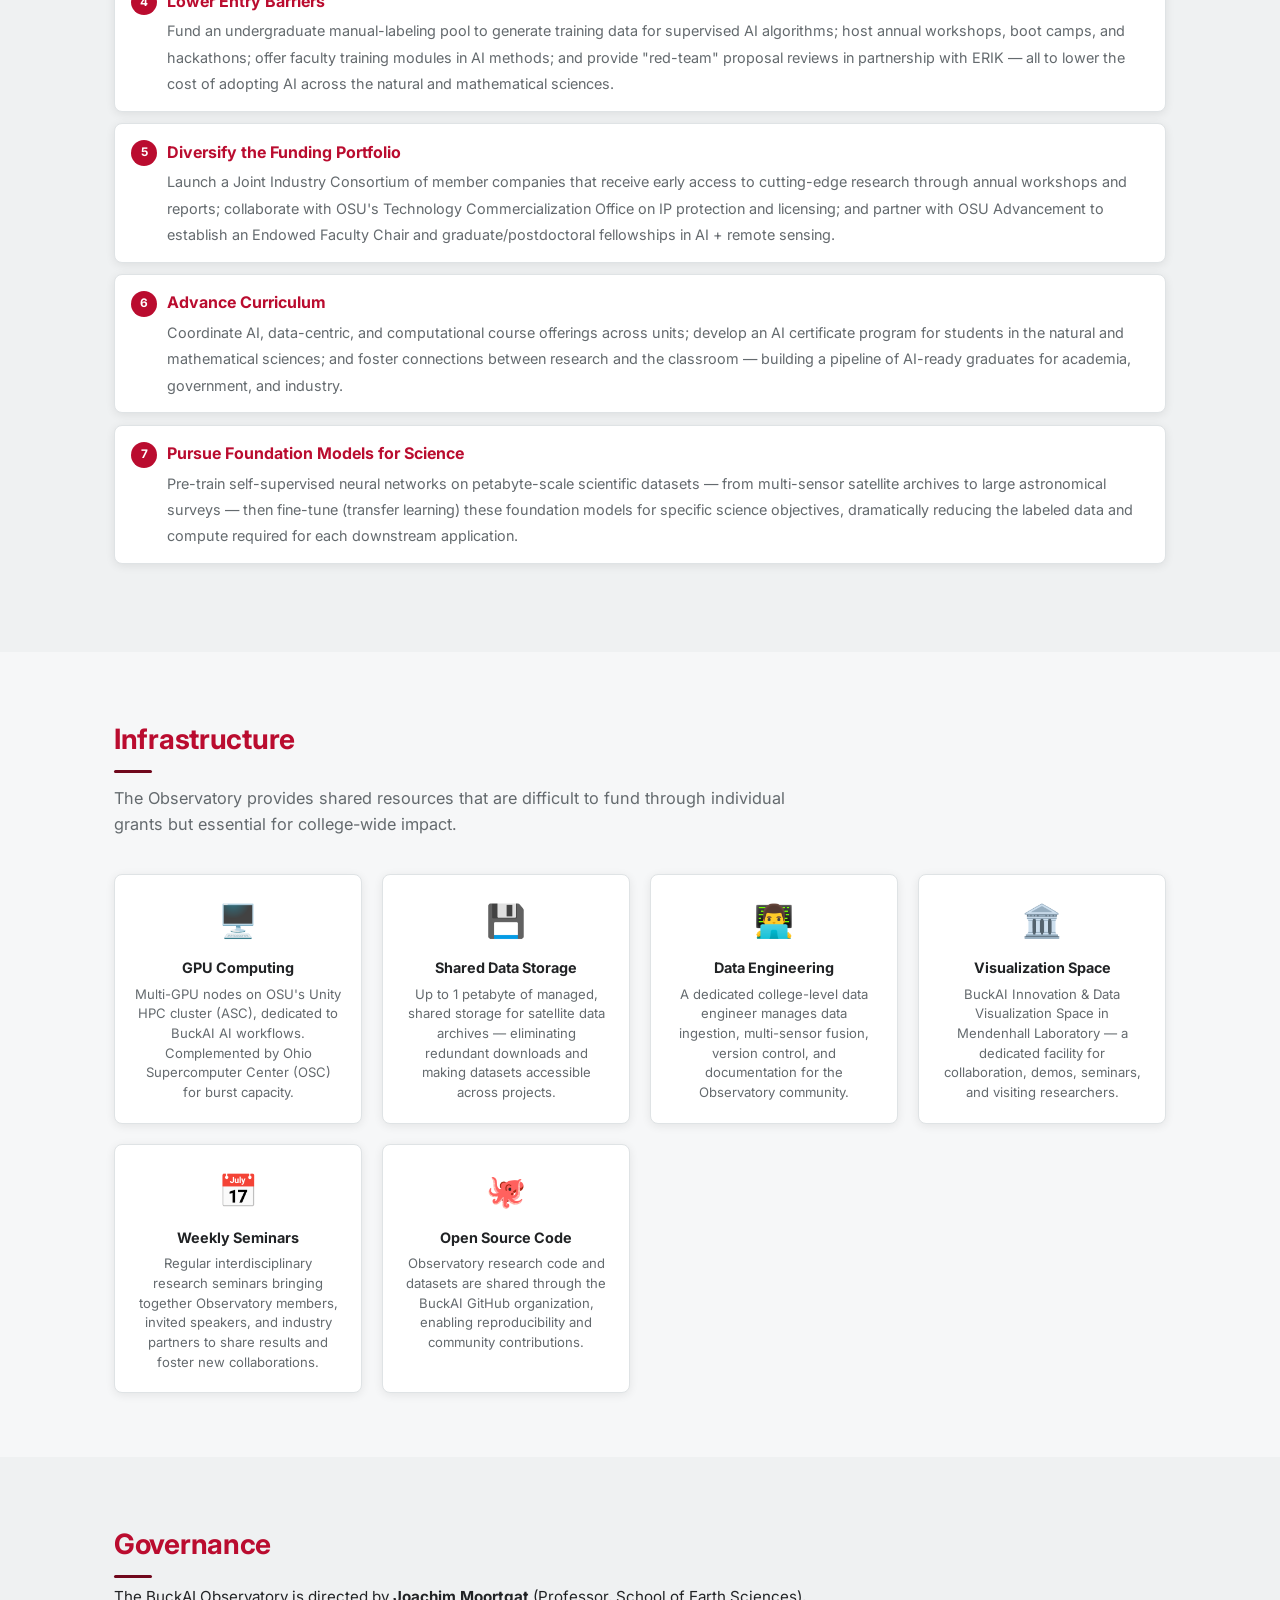
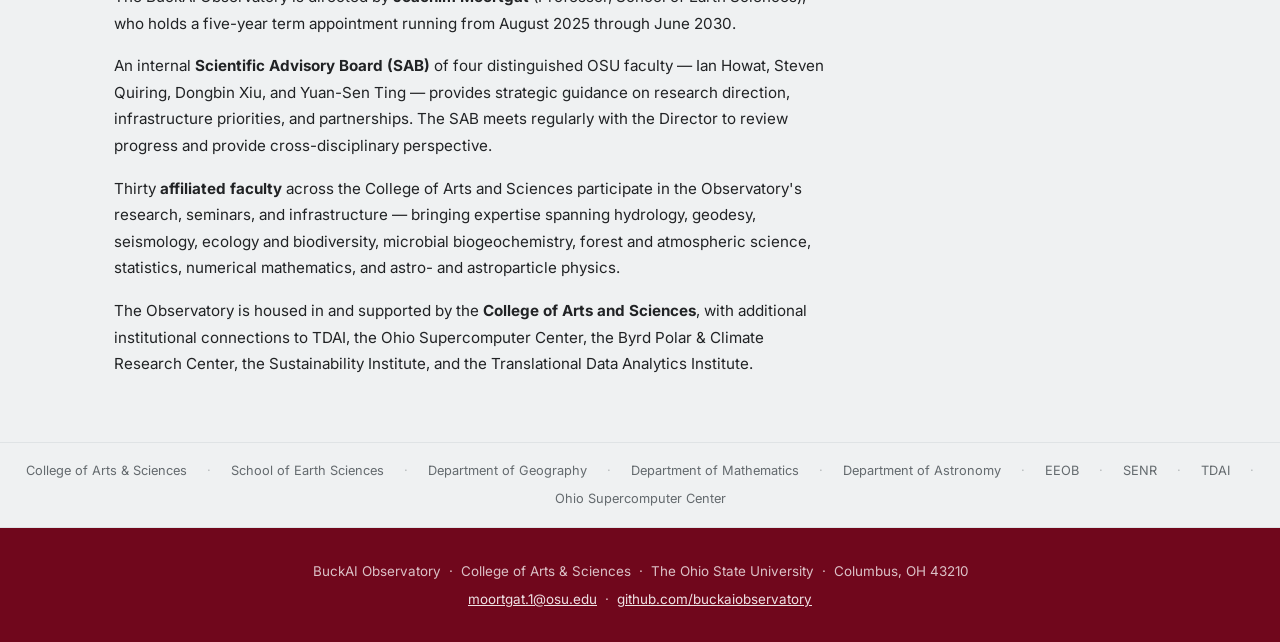
==== commit c5411033: "about: refresh affiliated-faculty count 15 -> 30 + expertise list The 'More than fifteen affiliated " ====
--- a/about.html
+++ b/about.html
@@ -165,7 +165,7 @@
             An internal <strong>Scientific Advisory Board (SAB)</strong> of four distinguished OSU faculty — Ian Howat, Steven Quiring, Dongbin Xiu, and Yuan-Sen Ting — provides strategic guidance on research direction, infrastructure priorities, and partnerships. The SAB meets regularly with the Director to review progress and provide cross-disciplinary perspective.
           </p>
           <p style="margin-top:1rem">
-            More than fifteen <strong>affiliated faculty</strong> across the College of Arts and Sciences participate in the Observatory's research, seminars, and infrastructure — bringing expertise spanning hydrology, geodesy, ecology, forest science, atmospheric science, numerical mathematics, and astrophysics.
+            Thirty <strong>affiliated faculty</strong> across the College of Arts and Sciences participate in the Observatory's research, seminars, and infrastructure — bringing expertise spanning hydrology, geodesy, seismology, ecology and biodiversity, microbial biogeochemistry, forest and atmospheric science, statistics, numerical mathematics, and astro- and astroparticle physics.
           </p>
           <p style="margin-top:1rem">
             The Observatory is housed in and supported by the <strong>College of Arts and Sciences</strong>, with additional institutional connections to TDAI, the Ohio Supercomputer Center, the Byrd Polar &amp; Climate Research Center, the Sustainability Institute, and the Translational Data Analytics Institute.
